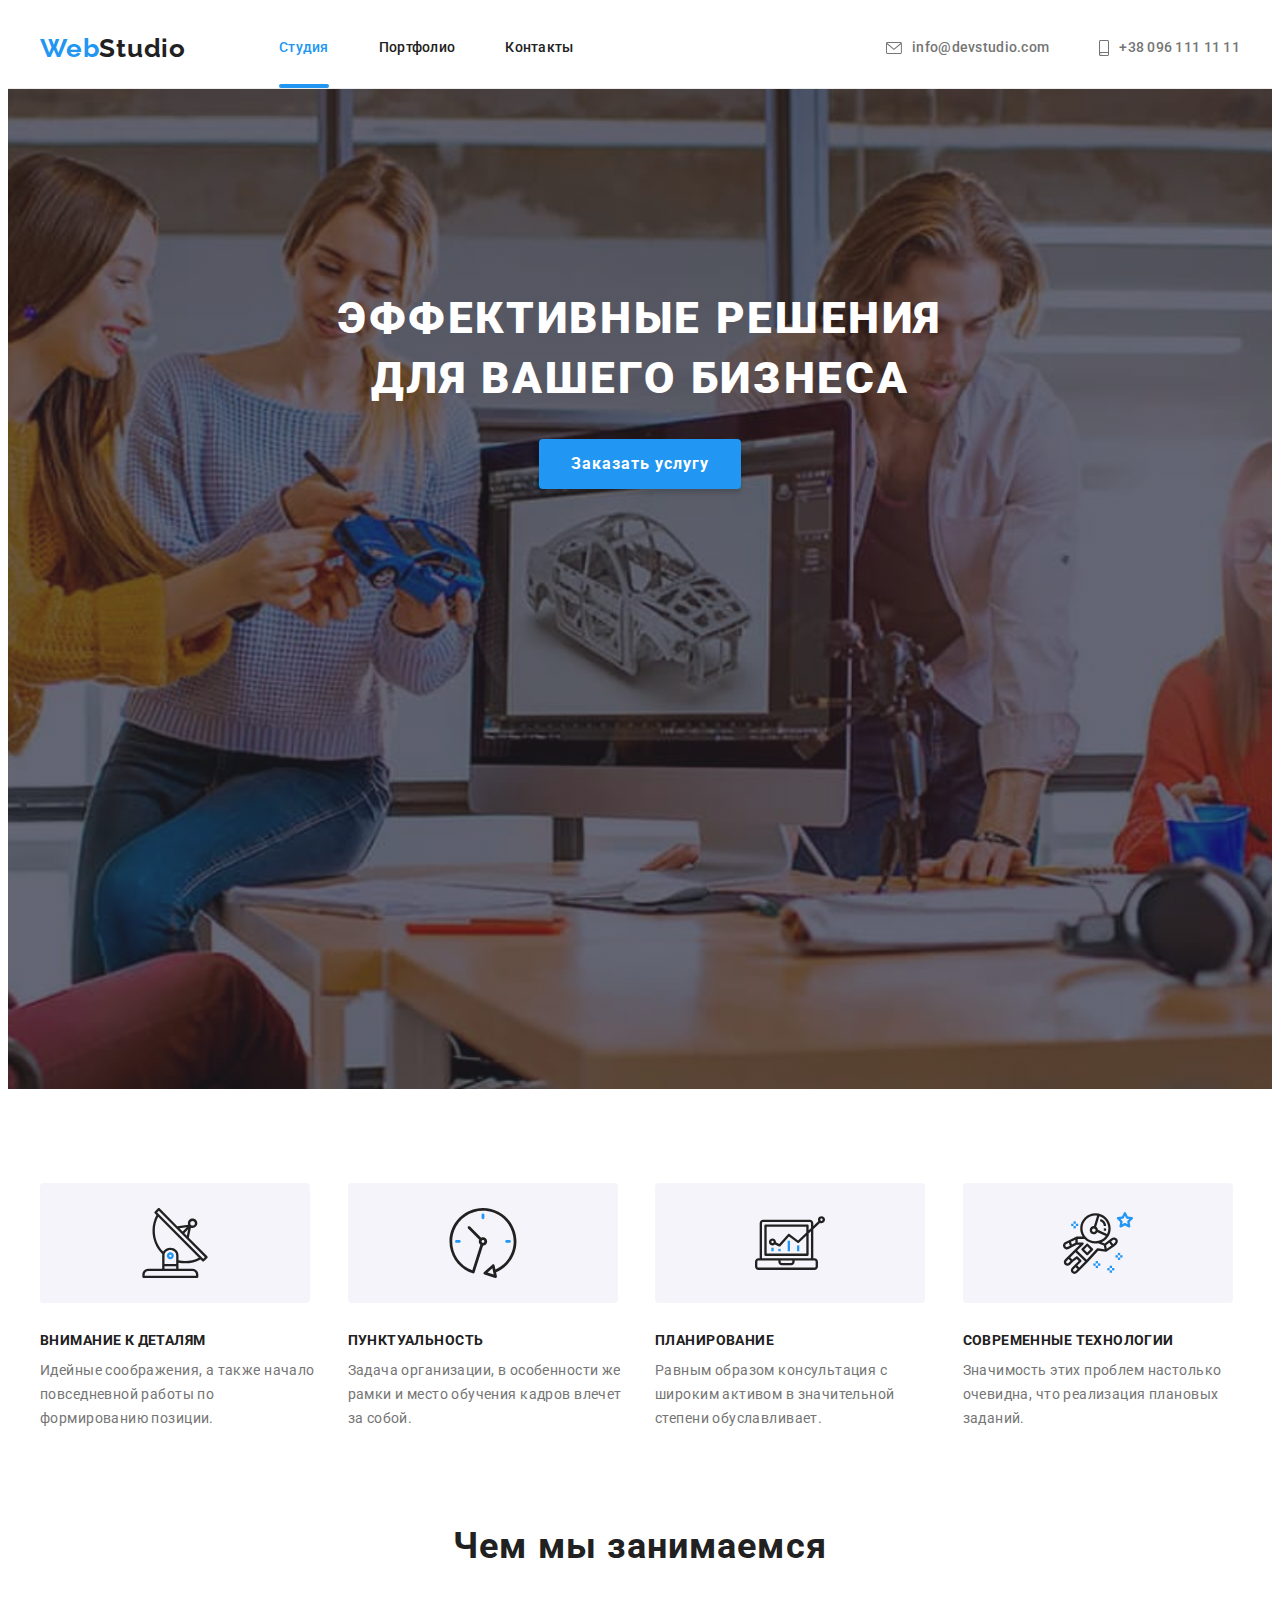
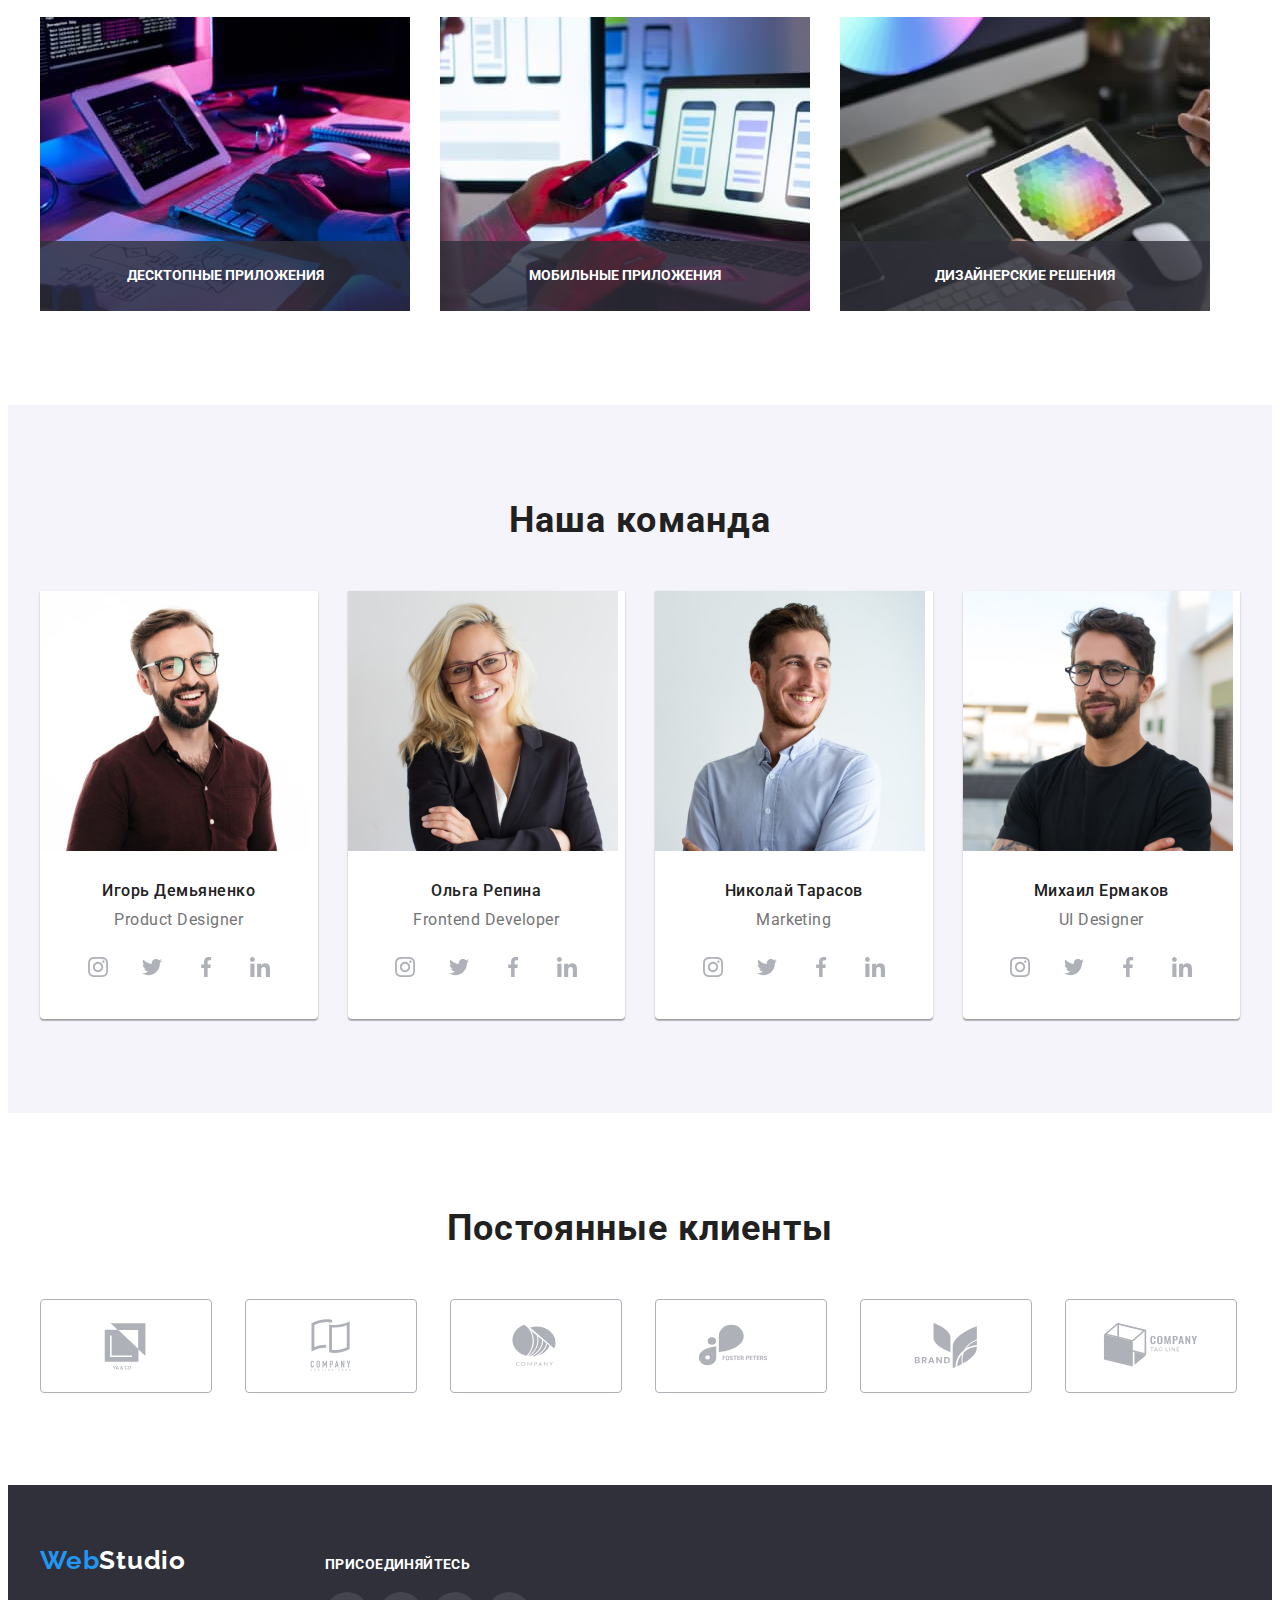
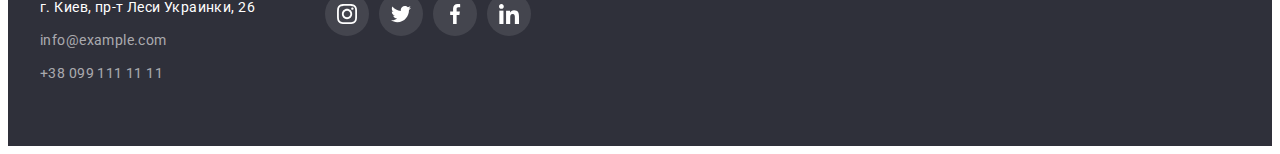
==== index.html @ 38d091c9 "Добавляет разметку модального окна" ====
<!DOCTYPE html>
<html lang="ru">
  <head>
    <meta charset="UTF-8" />
    <meta http-equiv="X-UA-Compatible" content="IE=edge" />
    <meta name="viewport" content="width=device-width, initial-scale=1.0" />
    <link rel="preconnect" href="https://fonts.googleapis.com" />
    <link rel="preconnect" href="https://fonts.gstatic.com" crossorigin />
    <link
      href="https://fonts.googleapis.com/css2?family=Raleway:wght@700&family=Roboto:wght@400;500;700;900&display=swap"
      rel="stylesheet"
    />
    <title>WebStudio</title>
    <link
      rel="stylesheet"
      href="https://cdnjs.cloudflare.com/ajax/libs/modern-normalize/1.1.0/modern-normalize.min.css"
      integrity="sha512-wpPYUAdjBVSE4KJnH1VR1HeZfpl1ub8YT/NKx4PuQ5NmX2tKuGu6U/JRp5y+Y8XG2tV+wKQpNHVUX03MfMFn9Q=="
      crossorigin="anonymous"
      referrerpolicy="no-referrer"
    />
    <link rel="stylesheet" href="./css/styles.css" />
  </head>
  <body>
    <header class="header">
      <div class="container">
        <nav class="header-nav">
          <a class="header-logo link" href="./index.html" lang="en">
            <span class="logo-text">Web</span>Studio
          </a>
          <ul class="header-list list">
            <li class="header-item">
              <a class="header-link link current" href="./index.html">Студия</a>
            </li>
            <li class="header-item">
              <a class="header-link link" href="./portfolio.html">Портфолио</a>
            </li>
            <li class="header-item">
              <a class="header-link link" href="">Контакты</a>
            </li>
          </ul>
        </nav>
        <ul class="header-contact list">
          <li class="contact-item">
            <a class="header-info link" href="mailto:info@devstudio.com"
              ><svg class="header-icon" width="16px" height="12px">
                <use href="./images/symbol-defs.svg#icon-envelope"></use></svg
              >info@devstudio.com</a
            >
          </li>
          <li class="contact-item">
            <a class="header-info link" href="tel:+380961111111"
              ><svg class="header-icon" width="10px" height="16px">
                <use href="./images/symbol-defs.svg#icon-smartphone"></use></svg
              >+38 096 111 11 11</a
            >
          </li>
        </ul>
      </div>
    </header>
    <main>
      <!-- Hero -->
      <section class="hero">
        <div class="container">
          <h1 class="hero-title">
            Эффективные решения <br />для вашего бизнеса
          </h1>
          <button class="hero-btn" type="button" data-modal-open>
            Заказать услугу
          </button>
        </div>
      </section>
      <!-- Features -->
      <section class="section features">
        <div class="container">
          <h2 class="visually-hidden">преимущества</h2>
          <ul class="features-list list">
            <li class="features-item">
              <div class="features-box-icon">
                <svg class="features-icon" width="70px" height="70px">
                  <use href="./images/symbol-defs.svg#icon-antenna"></use>
                </svg>
              </div>
              <h3 class="features-title">Внимание к деталям</h3>
              <p class="features-text">
                Идейные соображения, а также начало повседневной работы по
                формированию позиции.
              </p>
            </li>
            <li class="features-item">
              <div class="features-box-icon">
                <svg class="features-icon" width="70px" height="70px">
                  <use href="./images/symbol-defs.svg#icon-clock"></use>
                </svg>
              </div>
              <h3 class="features-title">Пунктуальность</h3>
              <p class="features-text">
                Задача организации, в особенности же рамки и место обучения
                кадров влечет за собой.
              </p>
            </li>
            <li class="features-item">
              <div class="features-box-icon">
                <svg class="features-icon" width="70px" height="70px">
                  <use href="./images/symbol-defs.svg#icon-diagram"></use>
                </svg>
              </div>
              <h3 class="features-title">Планирование</h3>
              <p class="features-text">
                Равным образом консультация с широким активом в значительной
                степени обуславливает.
              </p>
            </li>
            <li class="features-item">
              <div class="features-box-icon">
                <svg class="features-icon" width="70px" height="70px">
                  <use href="./images/symbol-defs.svg#icon-astronaut"></use>
                </svg>
              </div>
              <h3 class="features-title">Современные технологии</h3>
              <p class="features-text">
                Значимость этих проблем настолько очевидна, что реализация
                плановых заданий.
              </p>
            </li>
          </ul>
        </div>
      </section>
      <!-- Service -->
      <section class="section service">
        <div class="container">
          <h2 class="service-title section-title">Чем мы занимаемся</h2>
          <ul class="service-list list">
            <li class="service-item">
              <img
                src="./images/box-img-1.jpg"
                alt="печатает на клавиатуре"
                width="370"
                height="294"
              />
              <div class="service-label">
                <h3 class="service-text">Десктопные приложения</h3>
              </div>
            </li>
            <li class="service-item">
              <img
                src="./images/box-img-2.jpg"
                alt="смотрит в телефон"
                width="370"
                height="294"
              />
              <div class="service-label">
                <h3 class="service-text">Мобильные приложения</h3>
              </div>
            </li>
            <li class="service-item">
              <img
                src="./images/box-img-3.jpg"
                alt="смотрит в планшет"
                width="370"
                height="294"
              />
              <div class="service-label">
                <h3 class="service-text">Дизайнерские решения</h3>
              </div>
            </li>
          </ul>
        </div>
      </section>
      <!-- Team -->
      <section class="section team">
        <div class="container">
          <h2 class="team-title section-title">Наша команда</h2>
          <ul class="team-list list">
            <li class="team-item">
              <img
                src="./images/team-card-1.jpg"
                alt="фото дизайнера"
                width="270"
                height="260"
              />
              <div class="team-box">
                <h3 class="team-name">Игорь Демьяненко</h3>
                <p lang="en" class="team-text">Product Designer</p>
                <ul class="team-soc-list list">
                  <li class="team-soc-item">
                    <a class="team-soc-link link" href="">
                      <svg class="team-soc-icon" width="20" height="20">
                        <use
                          href="./images/symbol-defs.svg#icon-instagram"
                        ></use>
                      </svg>
                    </a>
                  </li>
                  <li class="team-soc-item">
                    <a class="team-soc-link link" href="">
                      <svg class="team-soc-icon" width="20" height="20">
                        <use href="./images/symbol-defs.svg#icon-twitter"></use>
                      </svg>
                    </a>
                  </li>
                  <li class="team-soc-item">
                    <a class="team-soc-link link" href="">
                      <svg class="team-soc-icon" width="20" height="20">
                        <use
                          href="./images/symbol-defs.svg#icon-facebook"
                        ></use>
                      </svg>
                    </a>
                  </li>
                  <li class="team-soc-item">
                    <a class="team-soc-link link" href="">
                      <svg class="team-soc-icon" width="20" height="20">
                        <use
                          href="./images/symbol-defs.svg#icon-linkedin"
                        ></use>
                      </svg>
                    </a>
                  </li>
                </ul>
              </div>
            </li>
            <li class="team-item">
              <img
                src="./images/team-card-2.jpg"
                alt="фото разработчика"
                width="270"
                height="260"
              />
              <div class="team-box">
                <h3 class="team-name">Ольга Репина</h3>
                <p lang="en" class="team-text">Frontend Developer</p>
                <ul class="team-soc-list list">
                  <li class="team-soc-item">
                    <a class="team-soc-link link" href="">
                      <svg class="team-soc-icon" width="20" height="20">
                        <use
                          href="./images/symbol-defs.svg#icon-instagram"
                        ></use>
                      </svg>
                    </a>
                  </li>
                  <li class="team-soc-item">
                    <a class="team-soc-link link" href="">
                      <svg class="team-soc-icon" width="20" height="20">
                        <use href="./images/symbol-defs.svg#icon-twitter"></use>
                      </svg>
                    </a>
                  </li>
                  <li class="team-soc-item">
                    <a class="team-soc-link link" href="">
                      <svg class="team-soc-icon" width="20" height="20">
                        <use
                          href="./images/symbol-defs.svg#icon-facebook"
                        ></use>
                      </svg>
                    </a>
                  </li>
                  <li class="team-soc-item">
                    <a class="team-soc-link link" href="">
                      <svg class="team-soc-icon" width="20" height="20">
                        <use
                          href="./images/symbol-defs.svg#icon-linkedin"
                        ></use>
                      </svg>
                    </a>
                  </li>
                </ul>
              </div>
            </li>
            <li class="team-item">
              <img
                src="./images/team-card-3.jpg"
                alt="фото маркетолога"
                width="270"
                height="260"
              />
              <div class="team-box">
                <h3 class="team-name">Николай Тарасов</h3>
                <p lang="en" class="team-text">Marketing</p>
                <ul class="team-soc-list list">
                  <li class="team-soc-item">
                    <a class="team-soc-link link" href="">
                      <svg class="team-soc-icon" width="20" height="20">
                        <use
                          href="./images/symbol-defs.svg#icon-instagram"
                        ></use>
                      </svg>
                    </a>
                  </li>
                  <li class="team-soc-item">
                    <a class="team-soc-link link" href="">
                      <svg class="team-soc-icon" width="20" height="20">
                        <use href="./images/symbol-defs.svg#icon-twitter"></use>
                      </svg>
                    </a>
                  </li>
                  <li class="team-soc-item">
                    <a class="team-soc-link link" href="">
                      <svg class="team-soc-icon" width="20" height="20">
                        <use
                          href="./images/symbol-defs.svg#icon-facebook"
                        ></use>
                      </svg>
                    </a>
                  </li>
                  <li class="team-soc-item">
                    <a class="team-soc-link link" href="">
                      <svg class="team-soc-icon" width="20" height="20">
                        <use
                          href="./images/symbol-defs.svg#icon-linkedin"
                        ></use>
                      </svg>
                    </a>
                  </li>
                </ul>
              </div>
            </li>
            <li class="team-item">
              <img
                src="./images/team-card-4.jpg"
                alt="фото главного дизайнера"
                width="270"
                height="260"
              />
              <div class="team-box">
                <h3 class="team-name">Михаил Ермаков</h3>
                <p lang="en" class="team-text">UI Designer</p>
                <ul class="team-soc-list list">
                  <li class="team-soc-item">
                    <a class="team-soc-link link" href="">
                      <svg class="team-soc-icon" width="20" height="20">
                        <use
                          href="./images/symbol-defs.svg#icon-instagram"
                        ></use>
                      </svg>
                    </a>
                  </li>
                  <li class="team-soc-item">
                    <a class="team-soc-link link" href="">
                      <svg class="team-soc-icon" width="20" height="20">
                        <use href="./images/symbol-defs.svg#icon-twitter"></use>
                      </svg>
                    </a>
                  </li>
                  <li class="team-soc-item">
                    <a class="team-soc-link link" href="">
                      <svg class="team-soc-icon" width="20" height="20">
                        <use
                          href="./images/symbol-defs.svg#icon-facebook"
                        ></use>
                      </svg>
                    </a>
                  </li>
                  <li class="team-soc-item">
                    <a class="team-soc-link link" href="">
                      <svg class="team-soc-icon" width="20" height="20">
                        <use
                          href="./images/symbol-defs.svg#icon-linkedin"
                        ></use>
                      </svg>
                    </a>
                  </li>
                </ul>
              </div>
            </li>
          </ul>
        </div>
      </section>
      <section class="section clients">
        <div class="container">
          <h2 class="clients-title section-title">Постоянные клиенты</h2>
          <ul class="clients-list list">
            <li class="clients-item">
              <a class="clients-link link" href="">
                <svg class="clients-icon" width="106" height="60">
                  <use href="./images/symbol-defs.svg#icon-client-1"></use></svg
              ></a>
            </li>
            <li class="clients-item">
              <a class="clients-link link" href="">
                <svg class="clients-icon" width="106" height="60">
                  <use href="./images/symbol-defs.svg#icon-client-2"></use></svg
              ></a>
            </li>
            <li class="clients-item">
              <a class="clients-link link" href="">
                <svg class="clients-icon" width="106" height="60">
                  <use href="./images/symbol-defs.svg#icon-client-3"></use></svg
              ></a>
            </li>
            <li class="clients-item">
              <a class="clients-link link" href="">
                <svg class="clients-icon" width="106" height="60">
                  <use href="./images/symbol-defs.svg#icon-client-4"></use></svg
              ></a>
            </li>
            <li class="clients-item">
              <a class="clients-link link" href="">
                <svg class="clients-icon" width="106" height="60">
                  <use href="./images/symbol-defs.svg#icon-client-5"></use></svg
              ></a>
            </li>
            <li class="clients-item">
              <a class="clients-link link" href="">
                <svg class="clients-icon" width="106" height="60">
                  <use href="./images/symbol-defs.svg#icon-client-6"></use></svg
              ></a>
            </li>
          </ul>
        </div>
      </section>
    </main>
    <footer class="footer">
      <div class="container footer-container">
        <div class="footer-box">
          <a class="footer-logo link" href="./index.html" lang="en">
            <span class="logo-text">Web</span>Studio
          </a>
          <address class="footer-contact">
            <ul class="footer-list list">
              <li class="footer-item">
                <a
                  class="footer-address contact-text link"
                  href="https://goo.gl/maps/2yx1dUXWWij7tJqm9"
                  target="_blank"
                >
                  г. Киев, пр-т Леси Украинки, 26
                </a>
              </li>
              <li class="footer-item">
                <a
                  class="footer-contact contact-text link"
                  href="mailto:info@example.com"
                  >info@example.com</a
                >
              </li>
              <li class="footer-item">
                <a
                  class="footer-contact contact-text link"
                  href="tel:+380991111111"
                  >+38 099 111 11 11</a
                >
              </li>
            </ul>
          </address>
        </div>
        <div class="join">
          <p class="join-title">присоединяйтесь</p>
          <ul class="join-list list">
            <li class="join-item">
              <a class="join-link link" href="">
                <svg class="footer-icon" width="20" height="20">
                  <use href="./images/symbol-defs.svg#icon-instagram"></use>
                </svg>
              </a>
            </li>
            <li class="join-item">
              <a class="join-link link" href="">
                <svg class="footer-icon" width="20" height="20">
                  <use href="./images/symbol-defs.svg#icon-twitter"></use>
                </svg>
              </a>
            </li>
            <li class="join-item">
              <a class="join-link link" href="">
                <svg class="footer-icon" width="20" height="20">
                  <use href="./images/symbol-defs.svg#icon-facebook"></use>
                </svg>
              </a>
            </li>
            <li class="join-item">
              <a class="join-link link" href="">
                <svg class="footer-icon" width="20" height="20">
                  <use href="./images/symbol-defs.svg#icon-linkedin"></use>
                </svg>
              </a>
            </li>
          </ul>
        </div>
      </div>
    </footer>
    <div class="backdrop is-hidden" data-modal>
      <div class="modal">
        <button class="modal-close" data-modal-close>
          <svg class="modal-icon" width="18" height="18">
            <use href="./images/symbol-defs.svg#icon-close"></use>
          </svg>
        </button>
        <p class="modal-title">Оставьте свои данные, мы вам перезвоним</p>
        <form class="modal-form">
          <div class="modal-field">
            <label class="input-text" for="user-name">Имя</label>
            <div class="input-wrap">
              <input
                type="text"
                placeholder=" "
                name="user-name"
                class="modal-input"
                required
                id="user-name"
                maxlength="50"
              />
              <svg class="input-icon" width="18" height="18">
                <use href="./images/symbol-defs.svg#icon-input-person"></use>
              </svg>
            </div>
          </div>
          <div class="modal-field">
            <label class="input-text" for="user-tel">Телефон</label>
            <div class="input-wrap">
              <input
                type="tel"
                placeholder=" "
                name="user-tel"
                class="modal-input"
                required
                id="user-tel"
                maxlength="50"
              />
              <svg class="input-icon" width="18" height="18">
                <use href="./images/symbol-defs.svg#icon-input-phone"></use>
              </svg>
            </div>
          </div>
          <div class="modal-field">
            <label class="input-text" for="user-email">Почта</label>
            <div class="input-wrap">
              <input
                type="email"
                placeholder=" "
                name="user-email"
                class="modal-input"
                required
                id="user-email"
                maxlength="50"
              />
              <svg class="input-icon" width="18" height="18">
                <use href="./images/symbol-defs.svg#icon-input-email"></use>
              </svg>
            </div>
          </div>
          <div class="modal-field">
            <label class="input-text" for="user-comment">Комментарий</label>
            <textarea
              class="comment-text"
              name="user-comment"
              id="user-comment"
              placeholder="Введите текст"
            ></textarea>
          </div>
          <div class="modal-field">
            <input
              type="checkbox"
              class="check-input"
              name="check-input"
              id="modal-check"
            />
            <label for="modal-check"
              >Соглашаюсь с рассылкой и принимаю<a href="">Условия договора</a></span></label
            >
          </div>
          <button type="submit">Отправить</button>
        </form>
      </div>
    </div>
    <script src="./js/modal.js"></script>
  </body>
</html>
---- css/styles.css ----
:root {
  --first-main-color: #212121;
  --second-main-color: #757575;
  --features-title-color: #212121;
  --features-text-color: #757575;
  --accent-text-color: #2196f3;
  --portfolio-btn-color: #212121;
  --first-bg-coor: #ffffff;
  --second-bg-coor: #2f303a;
  --title-first-gap: 10px;
  --portfolio-title-gap: 4px;
  --portfolio-box-border: 1px solid #eeeeee;
  --main-flex-gap: 30px;
  --timing-function: 250ms cubic-bezier(0.4, 0, 0.2, 1);
}
p,
h1,
h2,
h3,
h4,
h5,
h6 {
  margin: 0;
}

ul {
  margin: 0;
  padding: 0;
}
body {
  font-family: "Roboto", sans-serif;
  color: var(--first-main-color);
  font-size: 14px;
  background-color: var(--first-bg-coor);
}

img {
  display: block;
  max-width: 100%;
  height: auto;
}

.section {
  padding-top: 94px;
  padding-bottom: 94px;
  /* outline: 1px solid blueviolet; */
}

.list {
  list-style: none;
}

.link {
  text-decoration: none;
}

.container {
  width: 1200px;
  padding-left: 15px;
  padding-right: 15px;
  margin: 0 auto;
  /* outline: 2px solid tomato; */
}

.section-title {
  font-weight: 700;
  font-size: 36px;
  line-height: 42px;
  text-align: center;
  letter-spacing: 0.03em;
  color: var(--first-main-color);
}

.contact-text {
  font-style: normal;
  font-size: 14px;
  line-height: 1.71;
  letter-spacing: 0.03em;
}

.visually-hidden {
  position: absolute;
  white-space: nowrap;
  width: 1px;
  height: 1px;
  overflow: hidden;
  border: 0;
  padding: 0;
  clip: rect(0 0 0 0);
  clip-path: inset(50%);
  margin: -1px;
}

/* -----------------------Header----------------------- */

.header {
  border-bottom: 1px solid #ececec;
}

.header-list {
  display: flex;
  margin-left: 93px;
}

.header-contact {
  display: flex;
  margin-left: auto;
}

.header-nav {
  display: flex;
  align-items: center;
}

.header .container {
  display: flex;
  align-items: center;
}

.header-item:not(:last-child) {
  margin-right: 50px;
}

.contact-item:not(:last-child) {
  margin-right: 50px;
}

.header-logo {
  padding-top: 24px;
  padding-bottom: 24px;

  font-family: "Raleway";
  font-style: normal;
  font-weight: 700;
  font-size: 26px;
  line-height: 1.19;
  letter-spacing: 0.03em;
  color: var(--first-main-color);
}

.logo-text {
  color: var(--accent-text-color);
}

.header-link {
  display: inline-block;
  padding-top: 32px;
  padding-bottom: 32px;

  position: relative;

  font-weight: 500;
  font-size: 14px;
  line-height: 1.14;
  letter-spacing: 0.02em;
  color: var(--first-main-color);

  transition: color var(--timing-function);
}

.header-link:hover,
.header-link:focus {
  color: var(--accent-text-color);
}

.header-link.current::after {
  content: "";

  position: absolute;
  left: 0;
  bottom: 0;

  display: block;
  width: 100%;
  height: 4px;
  background-color: #2196f3;
  border-radius: 2px;

  transition: transform var(--timing-function);
}

.current {
  color: var(--accent-text-color);
}

.header-info {
  display: inline-flex;
  align-items: center;
  justify-content: center;

  padding-top: 32px;
  padding-bottom: 32px;

  font-weight: 500;
  font-size: 14px;
  line-height: 1.14;
  letter-spacing: 0.02em;
  color: #757575;

  transition: color var(--timing-function);
}

.header-icon {
  fill: currentColor;
  margin-right: 10px;
}

.header-info:hover,
.header-info:focus {
  color: var(--accent-text-color);
}

/* -----------------------Hero-modal---------------- */

.backdrop {
  position: fixed;
  top: 0;
  left: 0;

  width: 100%;
  height: 100%;

  background-color: rgba(0, 0, 0, 0.2);

  opacity: 1;
  transition: opacity var(--timing-function), visibility 300ms;
}

.backdrop.is-hidden {
  opacity: 0;
  pointer-events: none;
  visibility: hidden;
}

.backdrop.is-hidden .modal {
  transform: translate(-50%, -50%) scale(0.7);
}

.modal {
  position: absolute;
  top: 50%;
  left: 50%;

  width: 528px;
  height: 581px;

  padding: 40px;

  background: #ffffff;
  box-shadow: 0px 1px 3px rgba(0, 0, 0, 0.12), 0px 1px 1px rgba(0, 0, 0, 0.14),
    0px 2px 1px rgba(0, 0, 0, 0.2);
  border-radius: 4px;

  transform: translate(-50%, -50%) scale(1);
  transition: transform 300ms cubic-bezier(0.215, 0.61, 0.355, 1);
}

.modal-close {
  display: flex;
  align-items: center;
  justify-content: center;

  position: absolute;

  top: 8px;
  right: 8px;

  width: 30px;
  height: 30px;

  background: #ffffff;
  border: 1px solid rgba(0, 0, 0, 0.1);
  border-radius: 50%;
  background-color: transparent;
}

.modal-icon {
  display: block;
  fill: #000000;

  width: 18px;
  height: 18px;

  transition: fill var(--timing-function);
}

.modal-close:hover .modal-icon,
.modal-close:focus .modal-icon {
  fill: var(--accent-text-color);
}

.modal-title {
margin-bottom: 30px;

  font-weight: 700;
font-size: 20px;
line-height: 1.15;
text-align: center;
letter-spacing: 0.03em;
color: var(--first-main-color);
}


.modal-field {
  margin-bottom: 10px;
}

.input-text {
display: block;

margin-bottom: 4px;
  
  font-size: 12px;
line-height: 1.17;
letter-spacing: 0.01em;

color: var(--second-main-color);
}

.input-wrap {
  position: relative;
}

.input-icon {
  position: absolute;
  left: 15px;
  top: 50%;
  transform: translateY(-50%);
}

.modal-input {

padding: 12px 12px 12px 42px;

width: 100%;
height: 40px;

  border: 1px solid rgba(33, 33, 33, 0.2);
box-sizing: border-box;
border-radius: 4px;
background-color: transparent;
}

.comment-text::placeholder {
  font-size: 12px;
line-height: 1.14;
letter-spacing: 0.01em;

color: rgba(117, 117, 117, 0.5);
}

.comment-text {
  width: 100%;
height: 120px;

padding: 12px 16px;
resize: none;

border: 1px solid rgba(33, 33, 33, 0.2);
box-sizing: border-box;
border-radius: 4px;
background-color: transparent;
color: var(--first-main-color);
}

/*Checkbox
-----------------------*/
.check-input {
position: absolute;

 -webkit-appearance: none;
 -moz-appearance: none;
 appearance: none;
}

/* -----------------------Hero----------------------- */
.hero {
  max-width: 1600px;
  min-height: 600px;
  margin-left: auto;
  margin-right: auto;
  background-image: linear-gradient(
      to right,
      rgba(47, 48, 58, 0.4),
      rgba(47, 48, 58, 0.4)
    ),
    url(../images/header-img.jpg);
  background-size: cover;
  background-repeat: no-repeat;
  background-position: center;
  background-color: #2f303a;

  padding-top: 200px;
  padding-bottom: 200px;
  text-align: center;
}
.hero-title {
  margin-bottom: var(--main-flex-gap);
  min-width: 696px;

  font-weight: 900;
  font-size: 44px;
  line-height: 1.36;
  letter-spacing: 0.06em;
  text-transform: uppercase;
  color: #ffffff;
}

.hero-btn {
  border-radius: 4px;
  border: 0;
  padding: 10px 32px;

  min-width: 200px;
  box-shadow: 0px 4px 4px rgba(0, 0, 0, 0.15);
  margin: 0 auto;

  font-family: inherit;
  font-weight: 700;
  font-size: 16px;
  line-height: 1.88;
  display: flex;
  align-items: center;
  letter-spacing: 0.06em;
  color: #ffffff;
  cursor: pointer;
  background: var(--accent-text-color);
}

.hero-btn:hover,
.hero-btn:focus {
  background: var(--accent-text-color);
}

/* ----------------------Features---------------------- */
.features-list {
  display: flex;
  margin-left: -30px;
}

.features-item {
  width: calc(100% / 4 - 30px);
  margin-left: var(--main-flex-gap);
}

.features-box-icon {
  display: flex;
  align-items: center;
  justify-content: center;

  max-width: 270px;
  min-height: 120px;
  background: #f5f4fa;
  border-radius: 4px;
  margin-bottom: 30px;
}

.features-title {
  margin-bottom: var(--title-first-gap);

  font-weight: 700;
  font-size: 14px;
  line-height: 1.14;
  letter-spacing: 0.03em;
  text-transform: uppercase;
  color: var(--features-title-color);
}

.features-text {
  font-size: 14px;
  line-height: 1.71;
  letter-spacing: 0.03em;
  color: var(--features-text-color);
}

/* ----------------------Service---------------------- */
.section.service {
  padding-top: 0;
}

.service-item {
  position: relative;
}

.service-label {
  position: absolute;
  width: 100%;
  bottom: 0;
  left: 0;
}

.service-title {
  margin-bottom: 50px;
}

.service-list {
  display: flex;
}

.service-text {
  display: flex;
  align-items: center;
  justify-content: center;

  width: 100%;
  height: 70px;

  text-align: center;
  font-weight: 700;
  font-size: 14px;
  line-height: 1.14;
  text-transform: uppercase;

  color: #ffffff;
  background: rgba(47, 48, 58, 0.8);
}

.service-item + .service-item {
  margin-left: var(--main-flex-gap);
}
/* ----------------------Team---------------------- */

.team {
  background: #f5f4fa;
}

.team-box {
  padding-top: 30px;
  padding-bottom: 30px;
  padding-left: auto;
  padding-right: auto;
}

.team-list {
  display: flex;
  margin-left: -30px;
}

.team-item {
  flex-basis: calc(100% / 4 - 30px);
  margin-left: var(--main-flex-gap);

  background: #ffffff;
  box-shadow: 0px 1px 3px rgba(0, 0, 0, 0.12), 0px 1px 1px rgba(0, 0, 0, 0.14),
    0px 2px 1px rgba(0, 0, 0, 0.2);
  border-radius: 0px 0px 4px 4px;
}

.team-title {
  margin-bottom: 50px;
}

.team-name {
  margin-bottom: var(--title-first-gap);

  font-weight: 500;
  font-size: 16px;
  line-height: 1.19;
  text-align: center;
  letter-spacing: 0.03em;
  color: var(--first-main-color);
}

.team-text {
  font-size: 16px;
  line-height: 1.19;
  text-align: center;
  letter-spacing: 0.03em;
  color: var(--second-main-color);
  margin-bottom: 16px;
}

.team-soc-list {
  display: flex;
  justify-content: center;
}

.team-soc-item + .team-soc-item {
  margin-left: 10px;
}

.team-soc-link {
  width: 44px;
  height: 44px;
  background-color: #ffffff;
  border-radius: 50%;
  display: flex;
  justify-content: center;
  align-items: center;
  color: #afb1b8;

  transition: color var(--timing-function),
    background-color var(--timing-function);
}

.team-soc-icon {
  fill: currentColor;
}

.team-soc-link:hover,
.team-soc-link:focus {
  background-color: #2196f3;
  color: #ffffff;
}

/* ----------------------Clients---------------------- */

.clients {
  margin-left: auto;
  margin-right: auto;
  background: var(--first-bg-coor);
}

.clients-title {
  margin-bottom: 50px;
}

.clients-list {
  display: flex;
  justify-content: center;
  align-items: center;
  margin-left: -30px;
}

.clients-item {
  width: calc(100% / 6 - 30px);
  height: 92px;
  margin-left: var(--main-flex-gap);
}

.clients-link {
  display: flex;
  width: 170px;
  height: 92px;
  justify-content: center;
  align-items: center;
  border: 1px solid #afb1b8;
  border-radius: 4px;
  color: #afb1b8;

  transition: color var(--timing-function), border-color var(--timing-function);
}

.clients-icon {
  fill: currentColor;
}

.clients-link:hover,
.clients-link:focus {
  border-color: var(--accent-text-color);
  color: var(--accent-text-color);
}

/* ----------------------Footer---------------------- */
.footer {
  padding-top: 60px;
  padding-bottom: 60px;

  background: var(--second-bg-coor);
}

.footer-logo {
  display: block;
  margin-bottom: 20px;

  font-family: "Raleway";
  font-style: normal;
  font-weight: 700;
  font-size: 26px;
  line-height: 1.19;
  letter-spacing: 0.03em;
  color: #ffffff;
}

.footer-item {
  margin-bottom: 9px;
}

.footer-item:last-child {
  margin-bottom: 0;
}

.footer-address {
  color: #ffffff;
}

.footer-contact {
  color: rgba(255, 255, 255, 0.6);
}

.contact-text {
  display: block;

  transition: color var(--timing-function);
}

.contact-text:hover,
.contact-text:focus {
  color: var(--accent-text-color);
}

/* --------------------Footer-Join-------------------- */

.footer-container {
  display: flex;
  align-items: baseline;
}

.join {
  margin-left: 70px;
}

.join-list {
  display: flex;
  justify-content: center;
}

.join-item + .join-item {
  margin-left: 10px;
}

.join-title {
  margin-bottom: 20px;

  font-weight: 700;
  font-size: 14px;
  line-height: 16px;
  letter-spacing: 0.03em;
  text-transform: uppercase;
  color: var(--first-bg-coor);
}

.join-link {
  width: 44px;
  height: 44px;
  background-color: rgba(255, 255, 255, 0.1);
  border-radius: 50%;
  display: flex;
  align-items: center;
  justify-content: center;

  transition: background-color var(--timing-function);
}

.join-link:hover,
.join-link:focus {
  background-color: var(--accent-text-color);
}

.footer-icon {
  fill: var(--first-bg-coor);
}

/* -----------------Portfolio-button------------------ */
.btn-list {
  display: flex;
  justify-content: center;

  margin-bottom: 50px;
}

.btn-item:not(:first-child) {
  margin-left: 8px;
}

.btn-primary {
  display: inline-block;
  border: 0;
  border-radius: 4px;
  padding: 6px 22px;

  font-family: inherit;
  font-weight: 500;
  font-size: 16px;
  line-height: 1.62;
  text-align: center;
  letter-spacing: 0.03em;
  cursor: pointer;
  color: var(--portfolio-btn-color);

  transition: color var(--timing-function),
    background-color var(--timing-function), box-shadow var(--timing-function);
}

.btn-primary:hover,
.btn-primary:focus {
  background-color: var(--accent-text-color);
  color: #ffffff;
  box-shadow: 0px 3px 1px rgba(0, 0, 0, 0.1), 0px 1px 2px rgba(0, 0, 0, 0.08),
    0px 2px 2px rgba(0, 0, 0, 0.12);
}

.btn-primary.current {
  background: var(--accent-text-color);
  color: #ffffff;
}

/* -----------------Portfolio------------------------- */
.portfolio-list {
  display: flex;
  flex-wrap: wrap;
  margin-left: -30px;
  margin-bottom: -30px;
}

.portfolio-item {
  width: calc(100% / 3 - 30px);
  margin-left: var(--main-flex-gap);
  margin-bottom: var(--main-flex-gap);
}

.portfolio-item:nth-last-child(-n + 3) {
  margin-bottom: 0;
}

.portfolio-title {
  margin-bottom: var(--portfolio-title-gap);

  font-style: inherit;
  font-weight: 700;
  font-size: 18px;
  line-height: 2;
  letter-spacing: 0.06em;
  color: var(--first-main-color);
}

.portfolio-text {
  font-style: inherit;
  font-size: 16px;
  line-height: 1.88;
  letter-spacing: 0.03em;
  color: var(--second-main-color);
}

.portfolio-box {
  margin: 0;
  padding-top: 20px;
  padding-bottom: 20px;
  padding-left: 24px;
  padding-right: 24px;
  border-right: var(--portfolio-box-border);
  border-left: var(--portfolio-box-border);
  border-bottom: var(--portfolio-box-border);
}

.portfolio-item {
  background: var(--first-bg-coor);
}

.portfolio-link {
  display: inline-block;

  transition: box-shadow var(--timing-function);
}

.portfolio-link:hover .thumb-text,
.portfolio-link:focus .thumb-text {
  transform: translateY(0);
}

.portfolio-link:hover,
.portfolio-link:focus {
  box-shadow: 0px 1px 1px rgba(0, 0, 0, 0.12), 0px 4px 4px rgba(0, 0, 0, 0.06),
    1px 4px 6px rgba(0, 0, 0, 0.16);
}

.thumb-card {
  position: relative;
  overflow: hidden;

  width: 100%;
  height: 100%;
}

.thumb-text {
  position: absolute;
  top: 0;
  left: 0;
  height: 100%;
  width: 100%;

  transform: translateY(101%);
  transition: transform var(--timing-function);

  font-size: 18px;
  line-height: 1.56;
  margin: 0;
  padding: 63px 24px;

  background-color: rgba(33, 150, 243, 0.9);
  color: #ffffff;
}
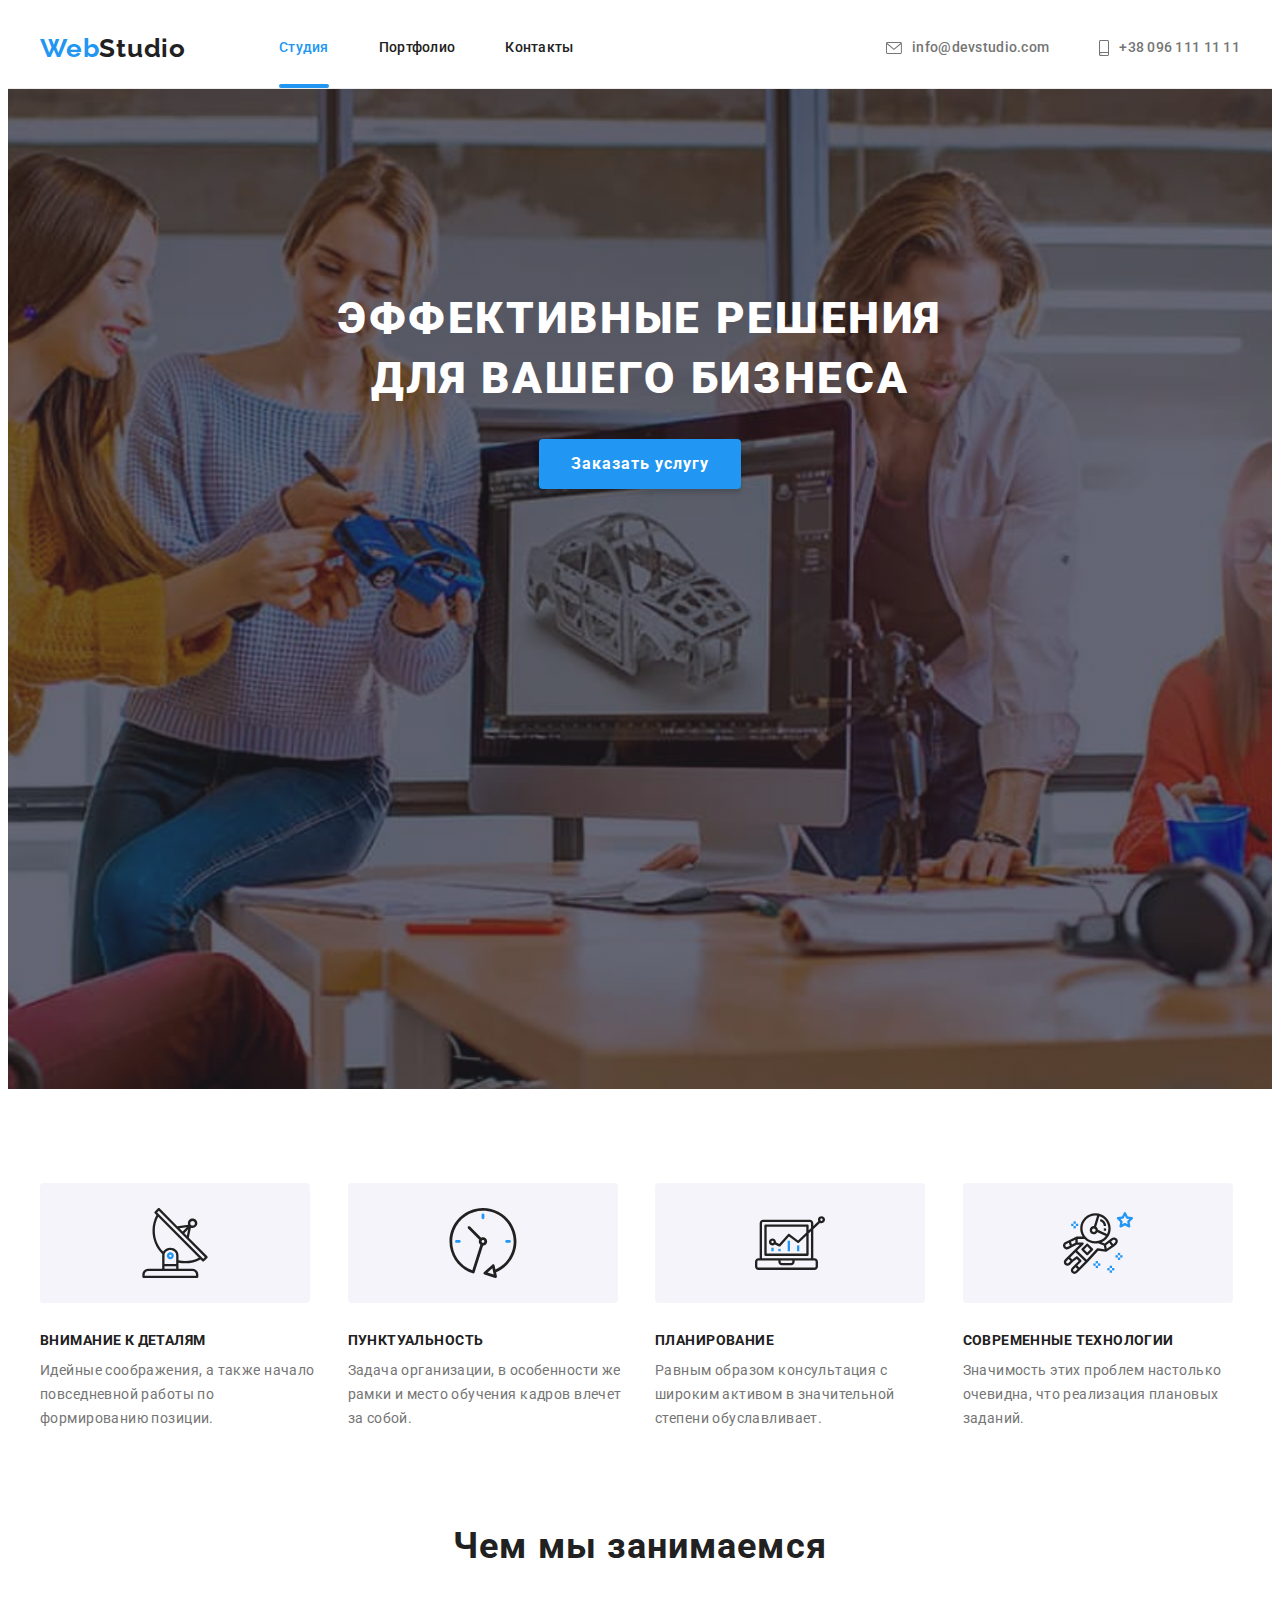
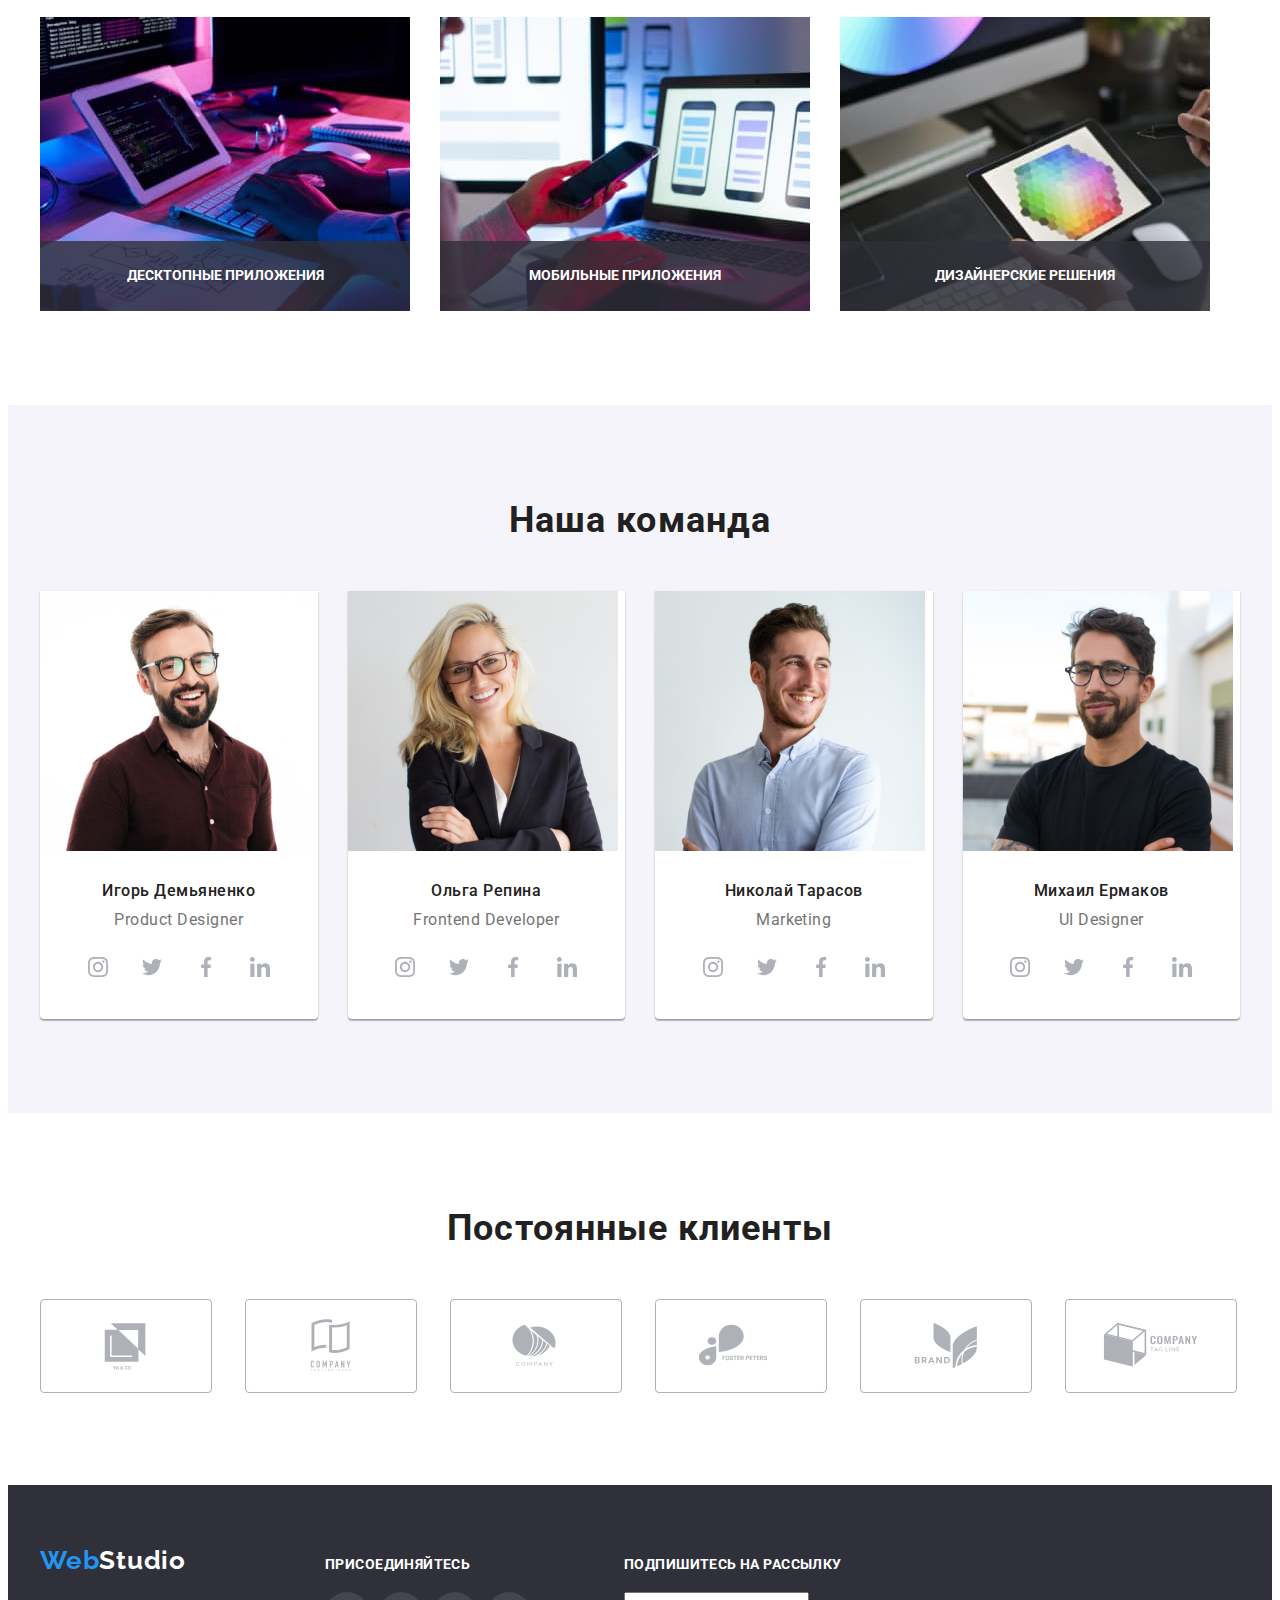
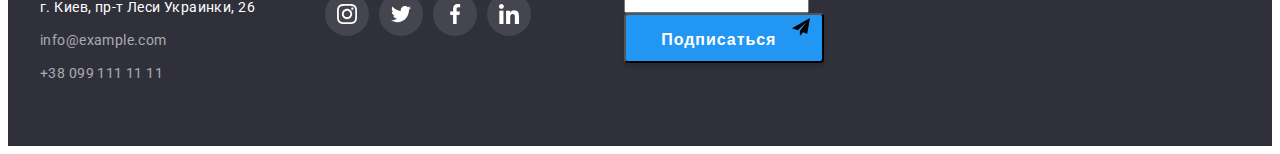
==== commit efc966ca: "Добавляет форму в футер" ====
--- a/index.html
+++ b/index.html
@@ -477,6 +477,18 @@
             </li>
           </ul>
         </div>
+        <div class="footer-form">
+        <form class="subscribe-form">
+          <p class="subscribe-title">Подпишитесь на рассылку</p>
+          <input type="email">
+          <button class="subscribe-btn">
+            Подписаться
+          <svg class="subscribe-icon" width="18" height="18">
+            <use href="./images/symbol-defs.svg#icon-send"></use>
+          </svg>
+        </button>
+        </form>
+      </div>
       </div>
     </footer>
     <div class="backdrop is-hidden" data-modal>
--- a/css/styles.css
+++ b/css/styles.css
@@ -290,31 +290,30 @@
 }
 
 .modal-title {
-margin-bottom: 30px;
-
-  font-weight: 700;
-font-size: 20px;
-line-height: 1.15;
-text-align: center;
-letter-spacing: 0.03em;
-color: var(--first-main-color);
-}
-
+  margin-bottom: 30px;
+
+  font-weight: 700;
+  font-size: 20px;
+  line-height: 1.15;
+  text-align: center;
+  letter-spacing: 0.03em;
+  color: var(--first-main-color);
+}
 
 .modal-field {
   margin-bottom: 10px;
 }
 
 .input-text {
-display: block;
-
-margin-bottom: 4px;
-  
+  display: block;
+
+  margin-bottom: 4px;
+
   font-size: 12px;
-line-height: 1.17;
-letter-spacing: 0.01em;
-
-color: var(--second-main-color);
+  line-height: 1.17;
+  letter-spacing: 0.01em;
+
+  color: var(--second-main-color);
 }
 
 .input-wrap {
@@ -329,48 +328,47 @@
 }
 
 .modal-input {
-
-padding: 12px 12px 12px 42px;
-
-width: 100%;
-height: 40px;
+  padding: 12px 12px 12px 42px;
+
+  width: 100%;
+  height: 40px;
 
   border: 1px solid rgba(33, 33, 33, 0.2);
-box-sizing: border-box;
-border-radius: 4px;
-background-color: transparent;
+  box-sizing: border-box;
+  border-radius: 4px;
+  background-color: transparent;
 }
 
 .comment-text::placeholder {
   font-size: 12px;
-line-height: 1.14;
-letter-spacing: 0.01em;
-
-color: rgba(117, 117, 117, 0.5);
+  line-height: 1.14;
+  letter-spacing: 0.01em;
+
+  color: rgba(117, 117, 117, 0.5);
 }
 
 .comment-text {
   width: 100%;
-height: 120px;
-
-padding: 12px 16px;
-resize: none;
-
-border: 1px solid rgba(33, 33, 33, 0.2);
-box-sizing: border-box;
-border-radius: 4px;
-background-color: transparent;
-color: var(--first-main-color);
+  height: 120px;
+
+  padding: 12px 16px;
+  resize: none;
+
+  border: 1px solid rgba(33, 33, 33, 0.2);
+  box-sizing: border-box;
+  border-radius: 4px;
+  background-color: transparent;
+  color: var(--first-main-color);
 }
 
 /*Checkbox
 -----------------------*/
 .check-input {
-position: absolute;
-
- -webkit-appearance: none;
- -moz-appearance: none;
- appearance: none;
+  position: absolute;
+
+  -webkit-appearance: none;
+  -moz-appearance: none;
+  appearance: none;
 }
 
 /* -----------------------Hero----------------------- */
@@ -751,6 +749,60 @@
   fill: var(--first-bg-coor);
 }
 
+/*
+Footer-form--------------------- */
+
+.footer-form {
+  margin-left: 93px;
+}
+
+.subscribe-title {
+  margin-bottom: 20px;
+
+  font-weight: 700;
+  font-size: 14px;
+  line-height: 16px;
+  letter-spacing: 0.03em;
+  text-transform: uppercase;
+  color: var(--first-bg-coor);
+}
+
+.subscribe-btn {
+  display: block;
+
+  position: relative;
+
+  margin: 0;
+
+  width: 200px;
+  height: 50px;
+
+  padding-left: 29px;
+  padding-top: 10px;
+  padding-bottom: 10px;
+  text-align: center;
+
+  font-weight: 700;
+  font-size: 16px;
+  line-height: 1.88;
+  letter-spacing: 0.06em;
+
+  color: var(--first-bg-coor);
+  background: var(--accent-text-color);
+  box-shadow: 0px 4px 4px rgba(0, 0, 0, 0.15);
+  border-radius: 4px;
+
+  cursor: pointer;
+}
+
+.subscribe-icon {
+  /* position: absolute; */
+  margin-left: 10px;
+
+  right: 28px;
+  top: 50%;
+  transform: translateY(-50%);
+}
 /* -----------------Portfolio-button------------------ */
 .btn-list {
   display: flex;
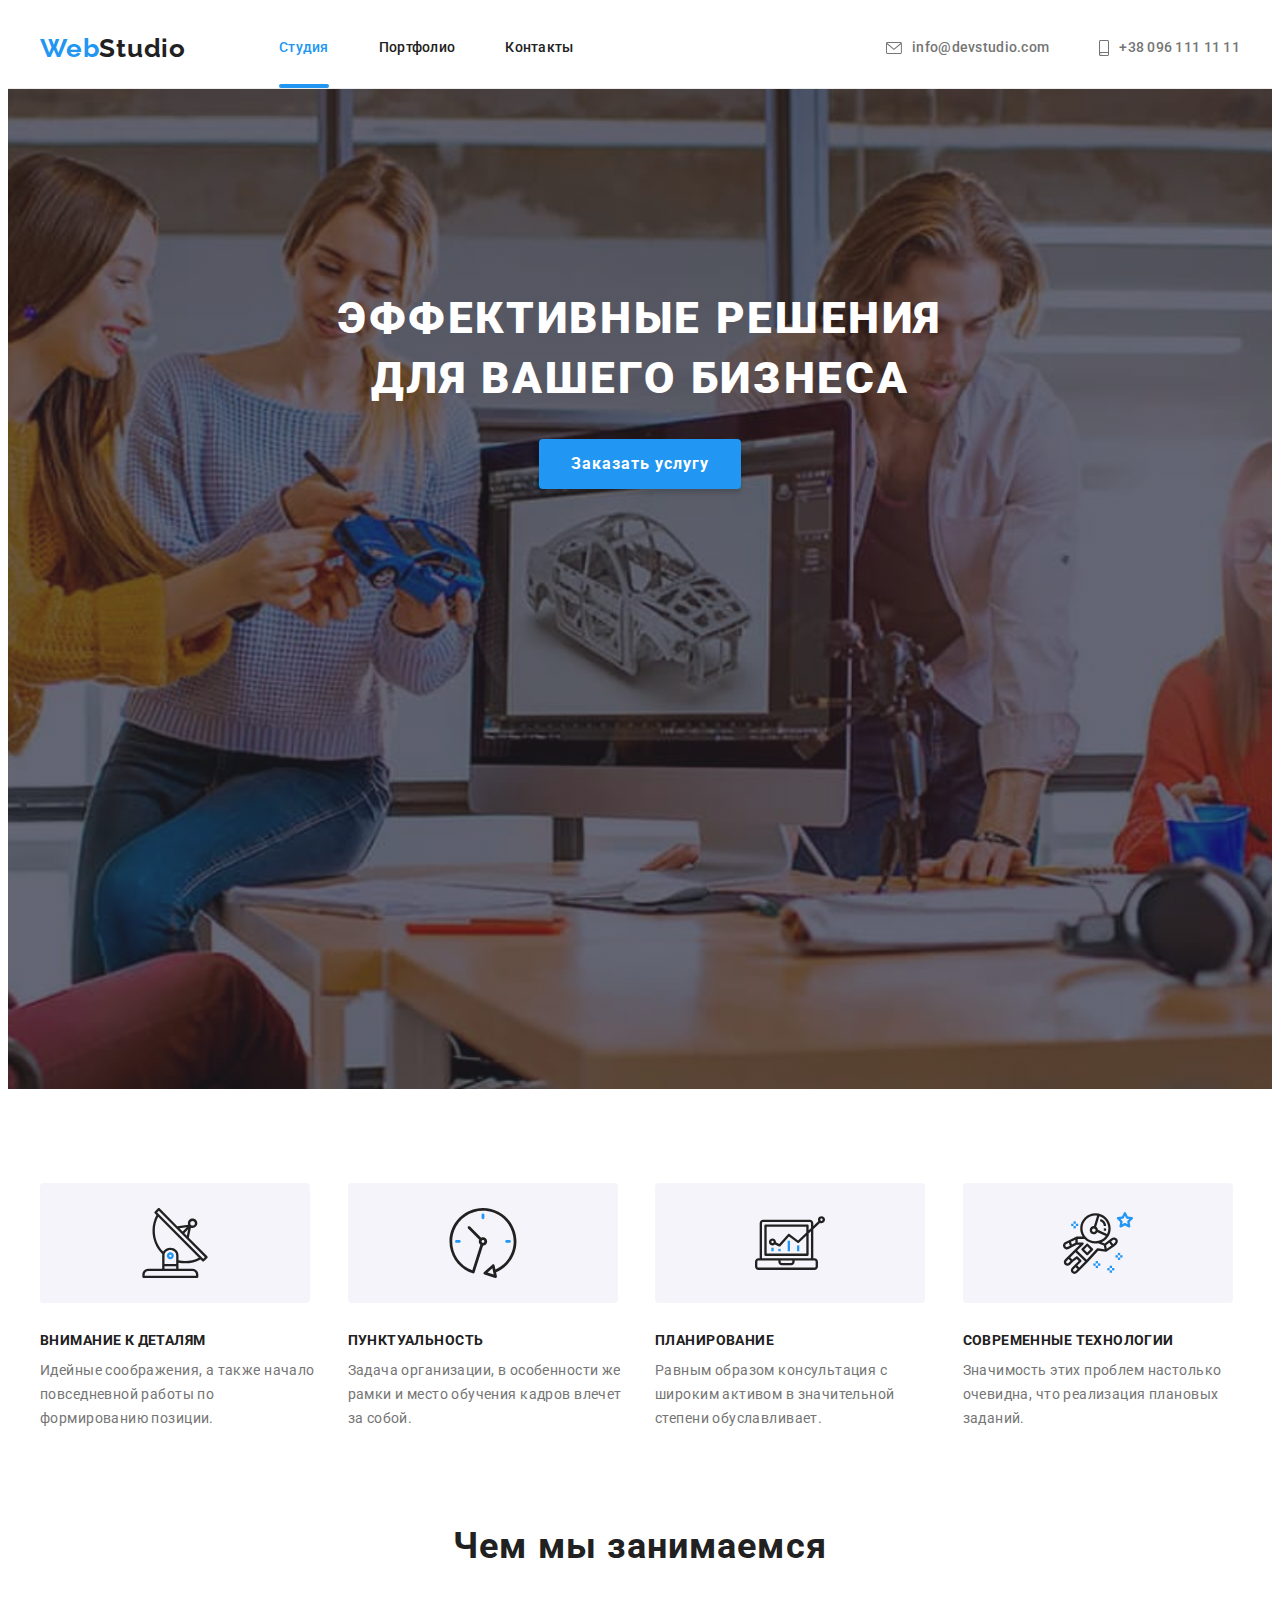
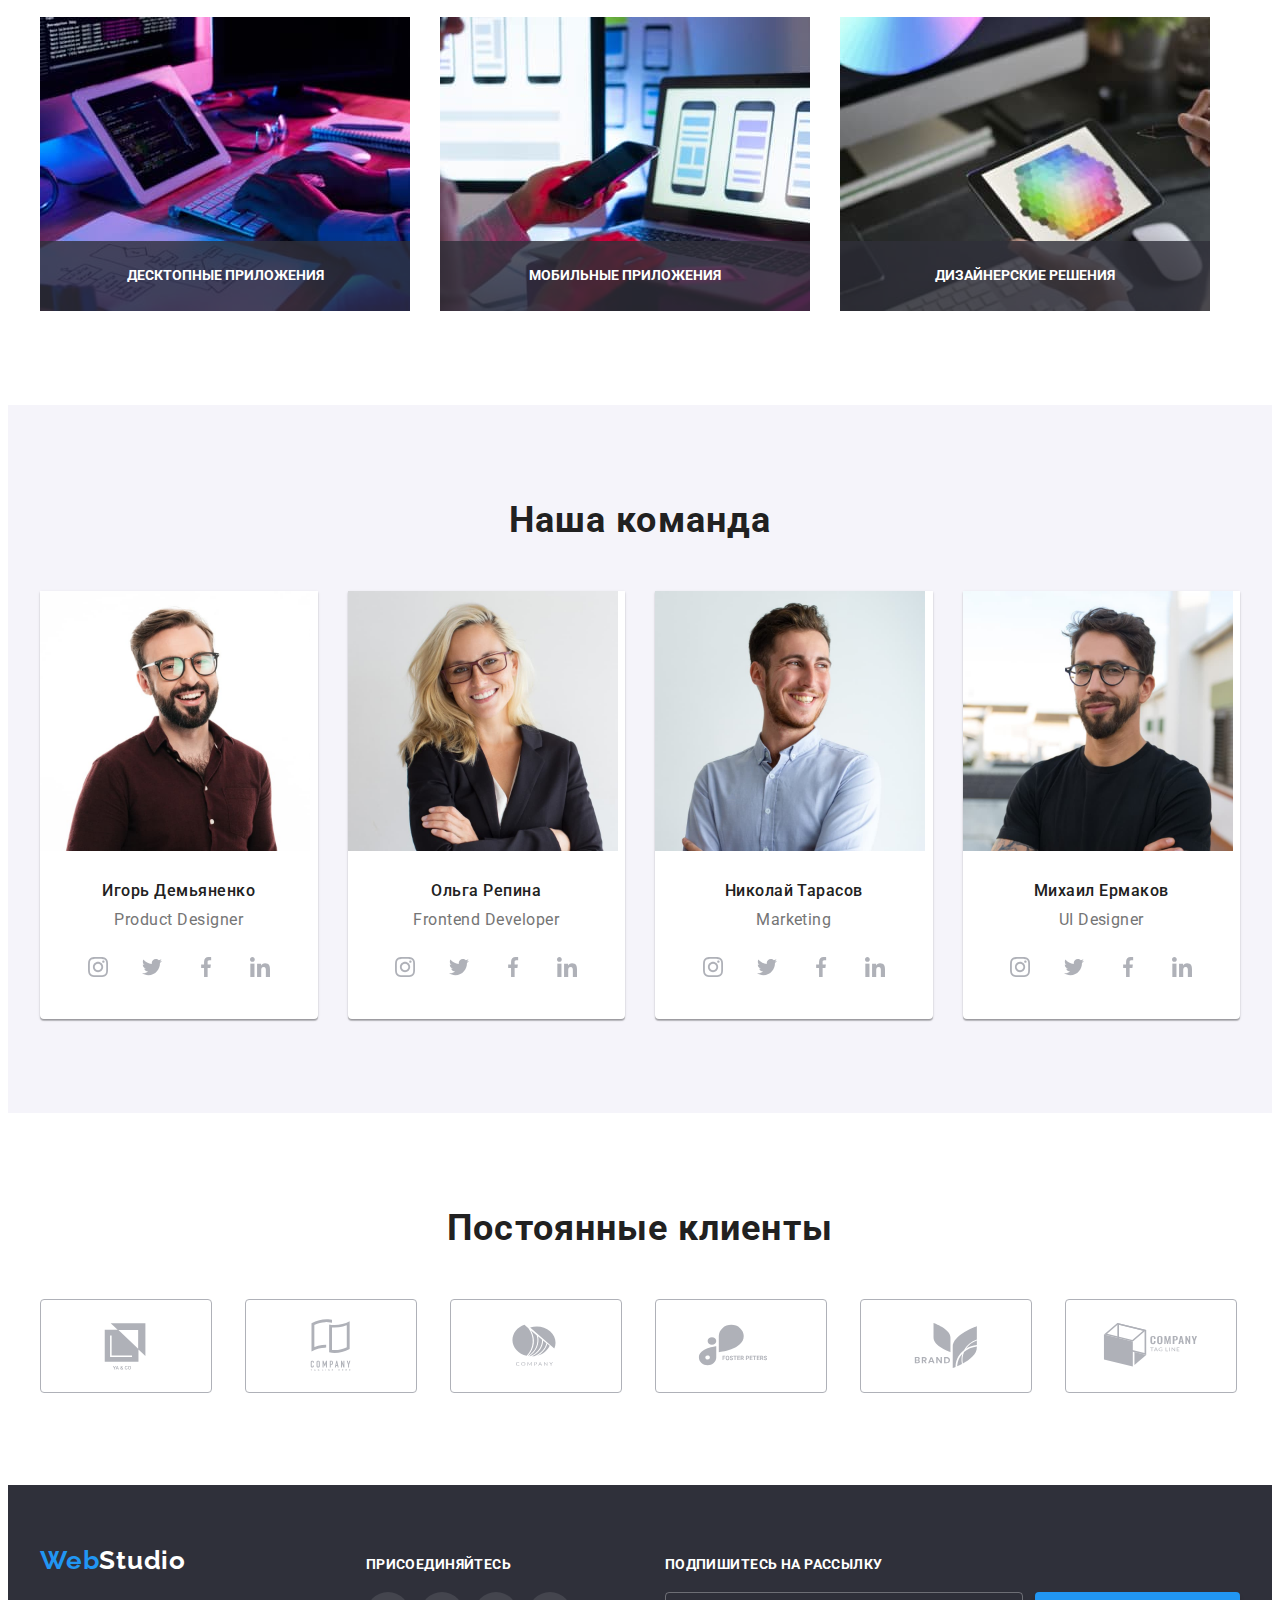
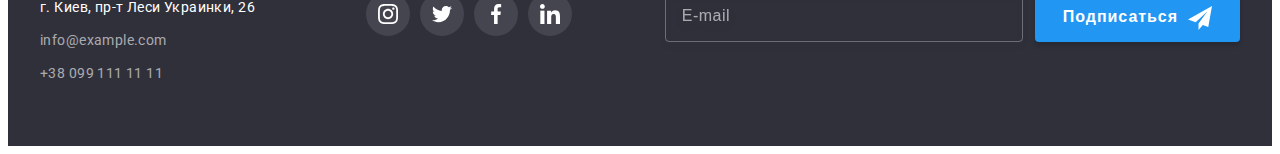
==== commit 44bf29d8: "Добавляет стили на инпуты" ====
--- a/index.html
+++ b/index.html
@@ -480,15 +480,17 @@
         <div class="footer-form">
         <form class="subscribe-form">
           <p class="subscribe-title">Подпишитесь на рассылку</p>
-          <input type="email">
-          <button class="subscribe-btn">
-            Подписаться
-          <svg class="subscribe-icon" width="18" height="18">
+          <div class="subscribe-field">
+          <input type="email" 
+                name="subscribe_input"
+                class="subscribe_input"
+                placeholder="E-mail">
+          <button type="submit" class="subscribe-btn">Подписаться<svg class="subscribe-icon" width="24" height="24">
             <use href="./images/symbol-defs.svg#icon-send"></use>
           </svg>
-        </button>
+           </button>
+          </div>
         </form>
-      </div>
       </div>
     </footer>
     <div class="backdrop is-hidden" data-modal>
@@ -505,9 +507,9 @@
             <div class="input-wrap">
               <input
                 type="text"
-                placeholder=" "
                 name="user-name"
                 class="modal-input"
+                placeholder=" "
                 required
                 id="user-name"
                 maxlength="50"
@@ -522,9 +524,9 @@
             <div class="input-wrap">
               <input
                 type="tel"
-                placeholder=" "
                 name="user-tel"
                 class="modal-input"
+                placeholder=" "
                 required
                 id="user-tel"
                 maxlength="50"
@@ -539,9 +541,9 @@
             <div class="input-wrap">
               <input
                 type="email"
-                placeholder=" "
                 name="user-email"
                 class="modal-input"
+                placeholder=" "
                 required
                 id="user-email"
                 maxlength="50"
@@ -551,7 +553,7 @@
               </svg>
             </div>
           </div>
-          <div class="modal-field">
+          <div class="modal-comment">
             <label class="input-text" for="user-comment">Комментарий</label>
             <textarea
               class="comment-text"
@@ -560,18 +562,17 @@
               placeholder="Введите текст"
             ></textarea>
           </div>
-          <div class="modal-field">
+          <div class="modal-checkbox">
+            <label for="">
             <input
               type="checkbox"
               class="check-input"
               name="check-input"
               id="modal-check"
             />
-            <label for="modal-check"
-              >Соглашаюсь с рассылкой и принимаю<a href="">Условия договора</a></span></label
-            >
+            </label>
           </div>
-          <button type="submit">Отправить</button>
+          <button class="modal-btn" type="submit">Отправить</button>
         </form>
       </div>
     </div>
--- a/css/styles.css
+++ b/css/styles.css
@@ -289,8 +289,10 @@
   fill: var(--accent-text-color);
 }
 
+/* --------------Modal-form----------------------- */
+
 .modal-title {
-  margin-bottom: 30px;
+  margin-bottom: 12px;
 
   font-weight: 700;
   font-size: 20px;
@@ -325,6 +327,7 @@
   left: 15px;
   top: 50%;
   transform: translateY(-50%);
+  transition: fill var(--timing-function);
 }
 
 .modal-input {
@@ -337,14 +340,22 @@
   box-sizing: border-box;
   border-radius: 4px;
   background-color: transparent;
-}
-
-.comment-text::placeholder {
-  font-size: 12px;
-  line-height: 1.14;
-  letter-spacing: 0.01em;
-
-  color: rgba(117, 117, 117, 0.5);
+  transition: border-color var(--timing-function);
+}
+
+.modal-field:focus-within .input-icon,
+.modal-input:not(:placeholder-shown) + .input-icon {
+  fill: var(--accent-text-color);
+}
+
+.modal-input:focus-within,
+.modal-input:not(:placeholder-shown) {
+  border-color: var(--accent-text-color);
+  outline: none;
+}
+
+.modal-comment {
+  margin-bottom: 20px;
 }
 
 .comment-text {
@@ -361,15 +372,69 @@
   color: var(--first-main-color);
 }
 
+.comment-text::placeholder {
+  font-size: 12px;
+  line-height: 1.14;
+  letter-spacing: 0.01em;
+
+  color: rgba(117, 117, 117, 0.5);
+}
+
+.modal-field:focus-within .comment-text,
+.comment-text:not(:placeholder-shown){
+  border-color: var(--accent-text-color);
+  outline: none;
+}
+
 /*Checkbox
 -----------------------*/
+
+.modal-checkbox {
+  display: block;
+  margin-bottom: 30px;
+}
+
 .check-input {
-  position: absolute;
+  /* position: absolute;
 
   -webkit-appearance: none;
   -moz-appearance: none;
-  appearance: none;
-}
+  appearance: none; */
+}
+
+
+.modal-btn {
+  display: block;
+
+  margin: 0 auto;
+  padding-top: 10px;
+  padding-right: 55px;
+  padding-bottom: 10px;
+  padding-left: 56px;
+
+  min-width: 200px;
+height: 50px;
+
+font-weight: 700;
+font-size: 16px;
+line-height: 1.88;
+letter-spacing: 0.06em;
+
+cursor: pointer;
+border: none;
+
+background: var(--accent-text-color);
+box-shadow: 0px 4px 4px rgba(0, 0, 0, 0.15);
+border-radius: 4px;
+color: var(--first-bg-coor);
+transition: background-color var(--timing-function);
+}
+
+.modal-btn:hover,
+.modal-btn:focus {
+background-color: #188CE8;
+}
+
 
 /* -----------------------Hero----------------------- */
 .hero {
@@ -422,12 +487,13 @@
   letter-spacing: 0.06em;
   color: #ffffff;
   cursor: pointer;
-  background: var(--accent-text-color);
+  background-color: var(--accent-text-color);
+  transition: background-color var(--timing-function) ;
 }
 
 .hero-btn:hover,
 .hero-btn:focus {
-  background: var(--accent-text-color);
+  background-color: #188CE8;
 }
 
 /* ----------------------Features---------------------- */
@@ -657,6 +723,9 @@
   background: var(--second-bg-coor);
 }
 
+.footer-box {
+  flex-grow: 1;
+}
 .footer-logo {
   display: block;
   margin-bottom: 20px;
@@ -767,42 +836,78 @@
   color: var(--first-bg-coor);
 }
 
+.subscribe-field {
+  display: flex;
+}
+
+.subscribe_input {
+  min-width: 358px;
+  height: 50px;
+  padding-top: 15px;
+  padding-bottom: 15px;
+  padding-left: 16px;
+
+  border: 1px solid rgba(255, 255, 255, 0.3);
+  box-sizing: border-box;
+  filter: drop-shadow(0px 4px 4px rgba(0, 0, 0, 0.15));
+  border-radius: 4px;
+  background-color: transparent;
+  color: rgba(255, 255, 255, 0.6);
+}
+
+.subscribe_input::placeholder {
+  font-size: 16px;
+  line-height: 1.25;
+  letter-spacing: 0.03em;
+  color: rgba(255, 255, 255, 0.6);
+}
+
 .subscribe-btn {
-  display: block;
-
-  position: relative;
-
-  margin: 0;
-
-  width: 200px;
+  display: inline-block;
+
+  margin-left: 12px;
+
+  min-width: 200px;
   height: 50px;
 
-  padding-left: 29px;
-  padding-top: 10px;
-  padding-bottom: 10px;
-  text-align: center;
+  padding-left: 28px;
+  padding-top: 9px;
+  padding-bottom: 9px;
+  padding-right: 28px;
 
   font-weight: 700;
   font-size: 16px;
   line-height: 1.88;
   letter-spacing: 0.06em;
 
+  cursor: pointer;
+
+  border: none;
   color: var(--first-bg-coor);
-  background: var(--accent-text-color);
+  background-color: var(--accent-text-color);
   box-shadow: 0px 4px 4px rgba(0, 0, 0, 0.15);
   border-radius: 4px;
-
-  cursor: pointer;
+  transition: background-color var(--timing-function);
 }
 
 .subscribe-icon {
-  /* position: absolute; */
+  display: inline-block;
+
   margin-left: 10px;
 
-  right: 28px;
-  top: 50%;
-  transform: translateY(-50%);
-}
+  fill: var(--first-bg-coor);
+  vertical-align: middle;
+}
+
+.subscribe-btn:hover,
+.subscribe-btn:focus {
+  background: #188ce8;
+}
+
+.subscribe_input:focus-within {
+  outline: none;
+}
+
 /* -----------------Portfolio-button------------------ */
 .btn-list {
   display: flex;
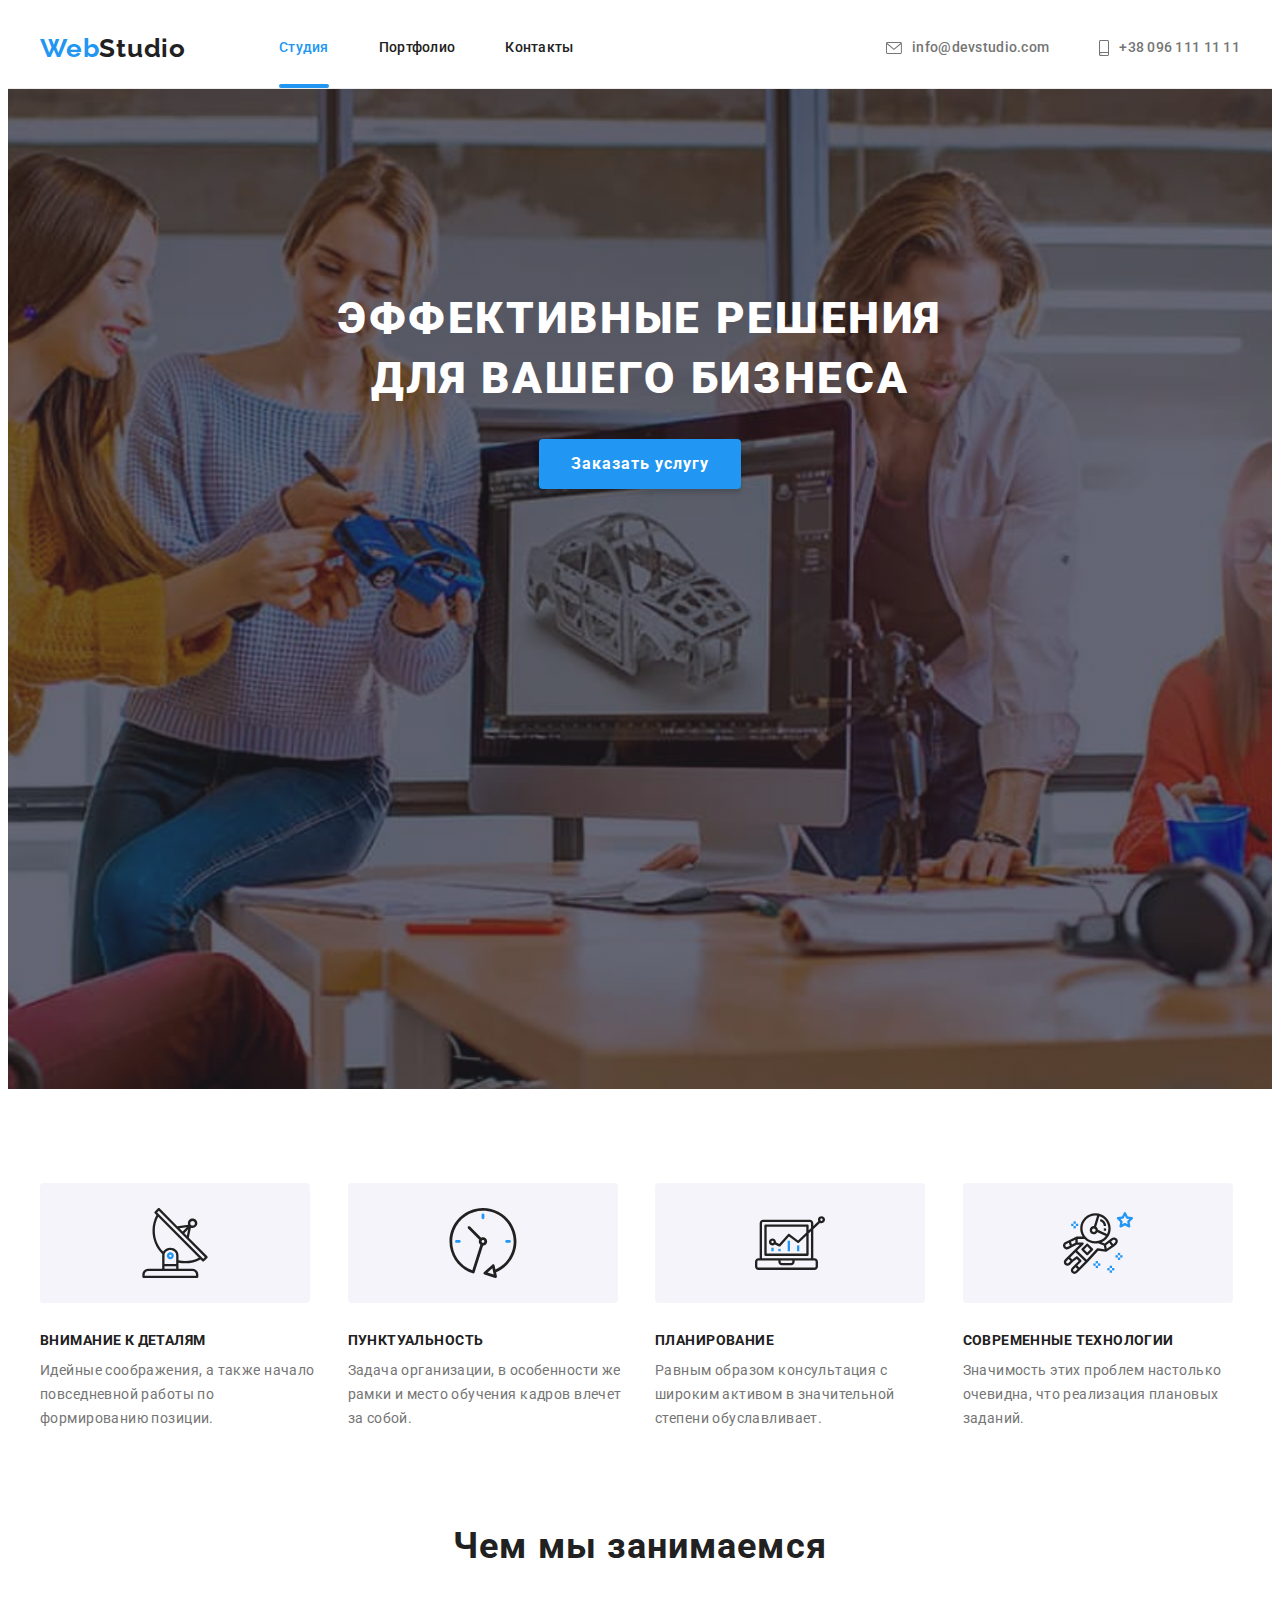
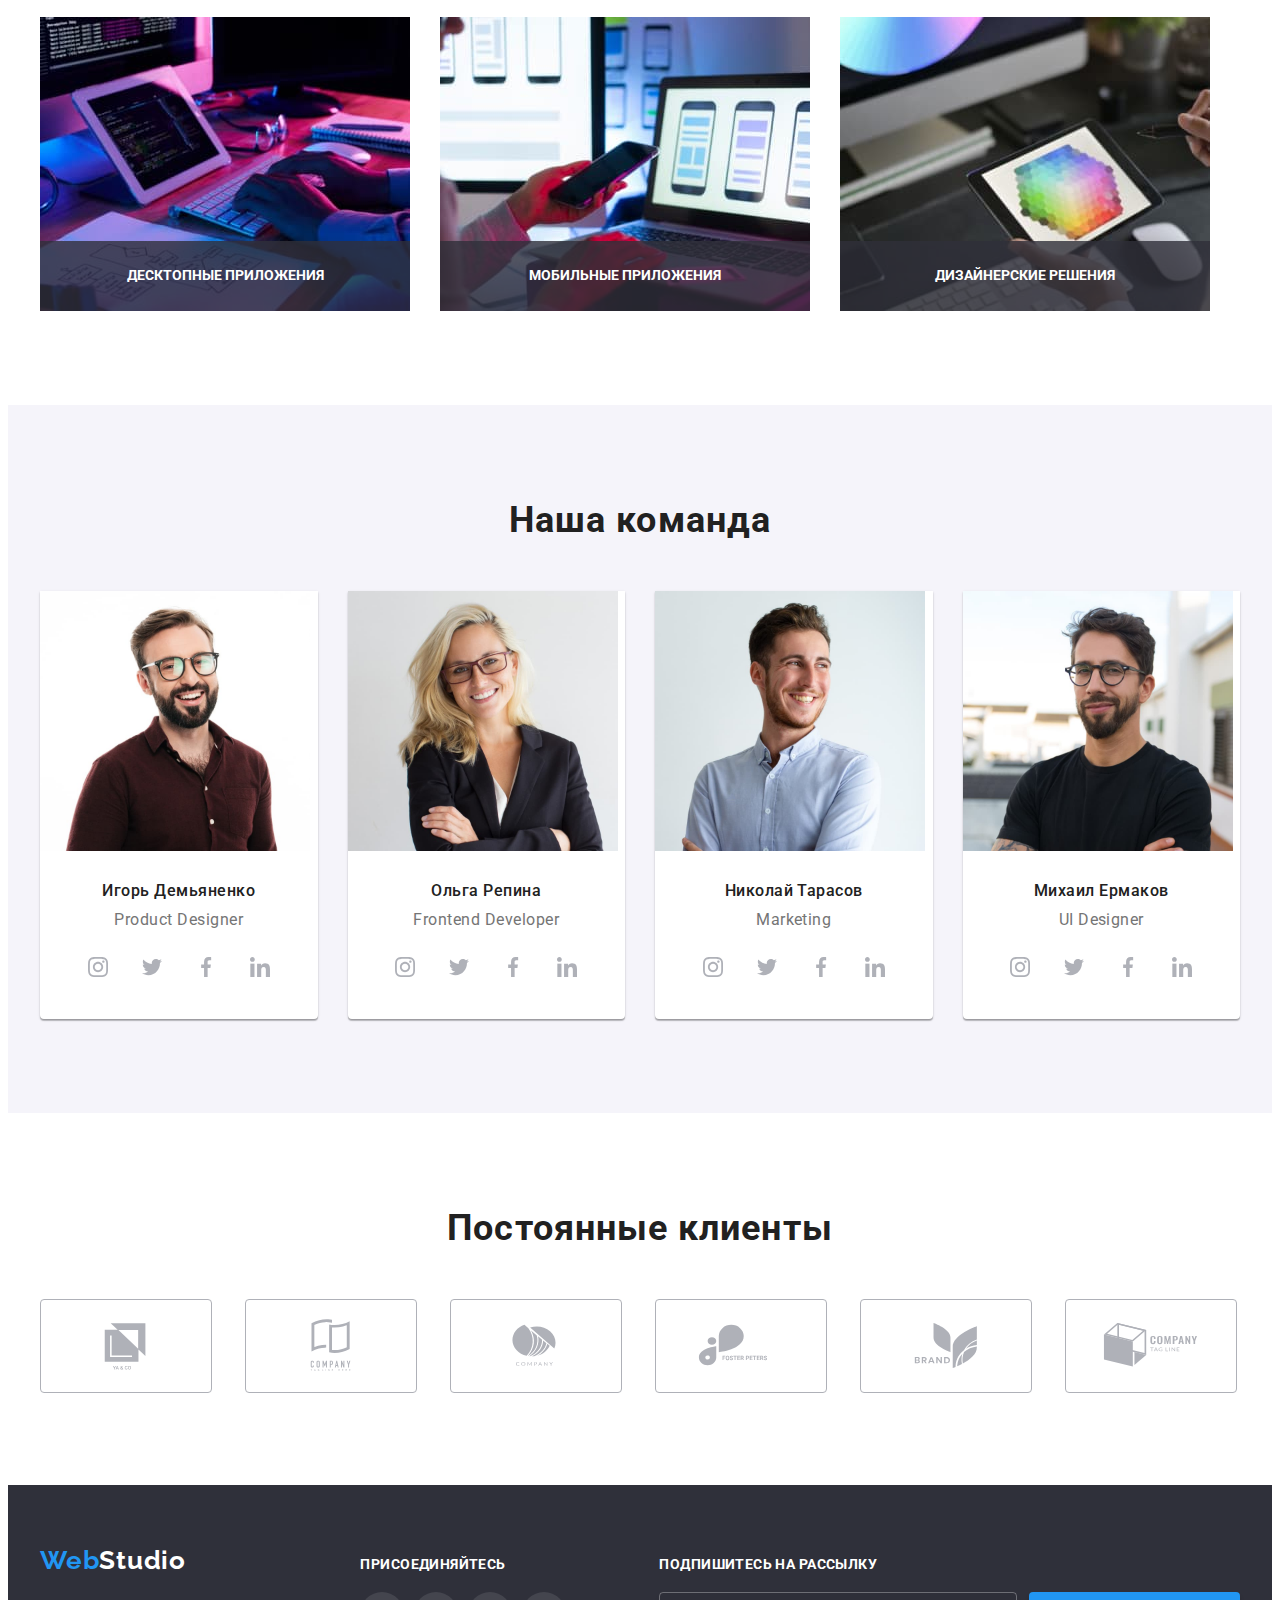
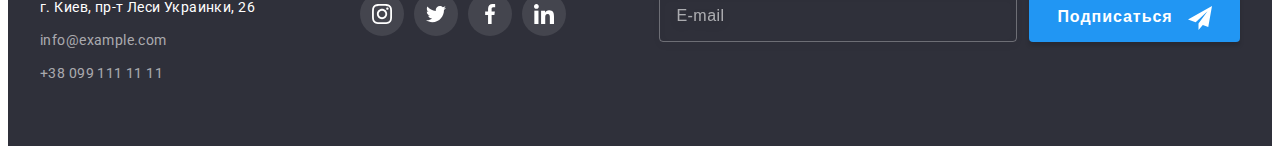
==== commit cfdf0bcc: "Заканчивает дз6" ====
--- a/index.html
+++ b/index.html
@@ -478,19 +478,24 @@
           </ul>
         </div>
         <div class="footer-form">
-        <form class="subscribe-form">
-          <p class="subscribe-title">Подпишитесь на рассылку</p>
-          <div class="subscribe-field">
-          <input type="email" 
+          <form class="subscribe-form">
+            <p class="subscribe-title">Подпишитесь на рассылку</p>
+            <div class="subscribe-field">
+              <input
+                type="email"
                 name="subscribe_input"
                 class="subscribe_input"
-                placeholder="E-mail">
-          <button type="submit" class="subscribe-btn">Подписаться<svg class="subscribe-icon" width="24" height="24">
-            <use href="./images/symbol-defs.svg#icon-send"></use>
-          </svg>
-           </button>
-          </div>
-        </form>
+                placeholder="E-mail"
+              />
+              <button type="submit" class="subscribe-btn">
+                Подписаться
+                <svg class="subscribe-icon" width="24" height="24">
+                  <use href="./images/symbol-defs.svg#icon-send"></use>
+                </svg>
+              </button>
+            </div>
+          </form>
+        </div>
       </div>
     </footer>
     <div class="backdrop is-hidden" data-modal>
@@ -562,16 +567,22 @@
               placeholder="Введите текст"
             ></textarea>
           </div>
-          <div class="modal-checkbox">
-            <label for="">
+
+          <label class="check-label" for="check-modal">
             <input
               type="checkbox"
               class="check-input"
-              name="check-input"
-              id="modal-check"
+              id="check-modal"
+              name="conditions-check"
             />
-            </label>
-          </div>
+            <span class="check-box"></span>
+            <span class="check-text"
+              >Соглашаюсь с рассылкой и принимаю
+              <span>
+                <a class="conditions-link" href="">Условия договора</a></span
+              ></span
+            >
+          </label>
           <button class="modal-btn" type="submit">Отправить</button>
         </form>
       </div>
--- a/css/styles.css
+++ b/css/styles.css
@@ -341,6 +341,12 @@
   border-radius: 4px;
   background-color: transparent;
   transition: border-color var(--timing-function);
+
+  font-size: 12px;
+  line-height: 1.17;
+  letter-spacing: 0.01em;
+
+  color: #757575;
 }
 
 .modal-field:focus-within .input-icon,
@@ -370,6 +376,12 @@
   border-radius: 4px;
   background-color: transparent;
   color: var(--first-main-color);
+
+  font-size: 12px;
+  line-height: 1.17;
+  letter-spacing: 0.01em;
+
+  color: #757575;
 }
 
 .comment-text::placeholder {
@@ -380,8 +392,8 @@
   color: rgba(117, 117, 117, 0.5);
 }
 
-.modal-field:focus-within .comment-text,
-.comment-text:not(:placeholder-shown){
+.modal-comment:focus-within .comment-text,
+.comment-text:not(:placeholder-shown) {
   border-color: var(--accent-text-color);
   outline: none;
 }
@@ -389,19 +401,57 @@
 /*Checkbox
 -----------------------*/
 
-.modal-checkbox {
-  display: block;
+.check-label {
+  display: flex;
+  align-items: center;
+  justify-content: center;
   margin-bottom: 30px;
 }
 
 .check-input {
-  /* position: absolute;
+  position: absolute;
 
   -webkit-appearance: none;
   -moz-appearance: none;
-  appearance: none; */
-}
-
+  appearance: none;
+}
+
+.check-box {
+  display: inline-block;
+  content: "";
+  width: 16px;
+  height: 15px;
+
+  margin-right: 7px;
+
+  background-image: url(../images/check-off.svg);
+}
+
+.check-input:checked + .check-box {
+  background-image: url(../images/check-on.svg);
+}
+
+.check-text {
+  font-size: 14px;
+  line-height: 1.71;
+  letter-spacing: 0.03em;
+  color: var(--second-main-color);
+}
+
+.conditions-link {
+  font-size: 14px;
+  line-height: 1.71;
+  letter-spacing: 0.03em;
+  text-decoration: none;
+  color: var(--accent-text-color);
+  border-bottom: 1px solid;
+  transition: color var(--timing-function);
+}
+
+.conditions-link:hover,
+.conditions-link:focus {
+  color: #188ce8;
+}
 
 .modal-btn {
   display: block;
@@ -413,28 +463,27 @@
   padding-left: 56px;
 
   min-width: 200px;
-height: 50px;
-
-font-weight: 700;
-font-size: 16px;
-line-height: 1.88;
-letter-spacing: 0.06em;
-
-cursor: pointer;
-border: none;
-
-background: var(--accent-text-color);
-box-shadow: 0px 4px 4px rgba(0, 0, 0, 0.15);
-border-radius: 4px;
-color: var(--first-bg-coor);
-transition: background-color var(--timing-function);
+  height: 50px;
+
+  font-weight: 700;
+  font-size: 16px;
+  line-height: 1.88;
+  letter-spacing: 0.06em;
+
+  cursor: pointer;
+  border: none;
+
+  background: var(--accent-text-color);
+  box-shadow: 0px 4px 4px rgba(0, 0, 0, 0.15);
+  border-radius: 4px;
+  color: var(--first-bg-coor);
+  transition: background-color var(--timing-function);
 }
 
 .modal-btn:hover,
 .modal-btn:focus {
-background-color: #188CE8;
-}
-
+  background-color: #188ce8;
+}
 
 /* -----------------------Hero----------------------- */
 .hero {
@@ -488,12 +537,12 @@
   color: #ffffff;
   cursor: pointer;
   background-color: var(--accent-text-color);
-  transition: background-color var(--timing-function) ;
+  transition: background-color var(--timing-function);
 }
 
 .hero-btn:hover,
 .hero-btn:focus {
-  background-color: #188CE8;
+  background-color: #188ce8;
 }
 
 /* ----------------------Features---------------------- */
@@ -902,10 +951,6 @@
 .subscribe-btn:hover,
 .subscribe-btn:focus {
   background: #188ce8;
-}
-
-.subscribe_input:focus-within {
-  outline: none;
 }
 
 /* -----------------Portfolio-button------------------ */
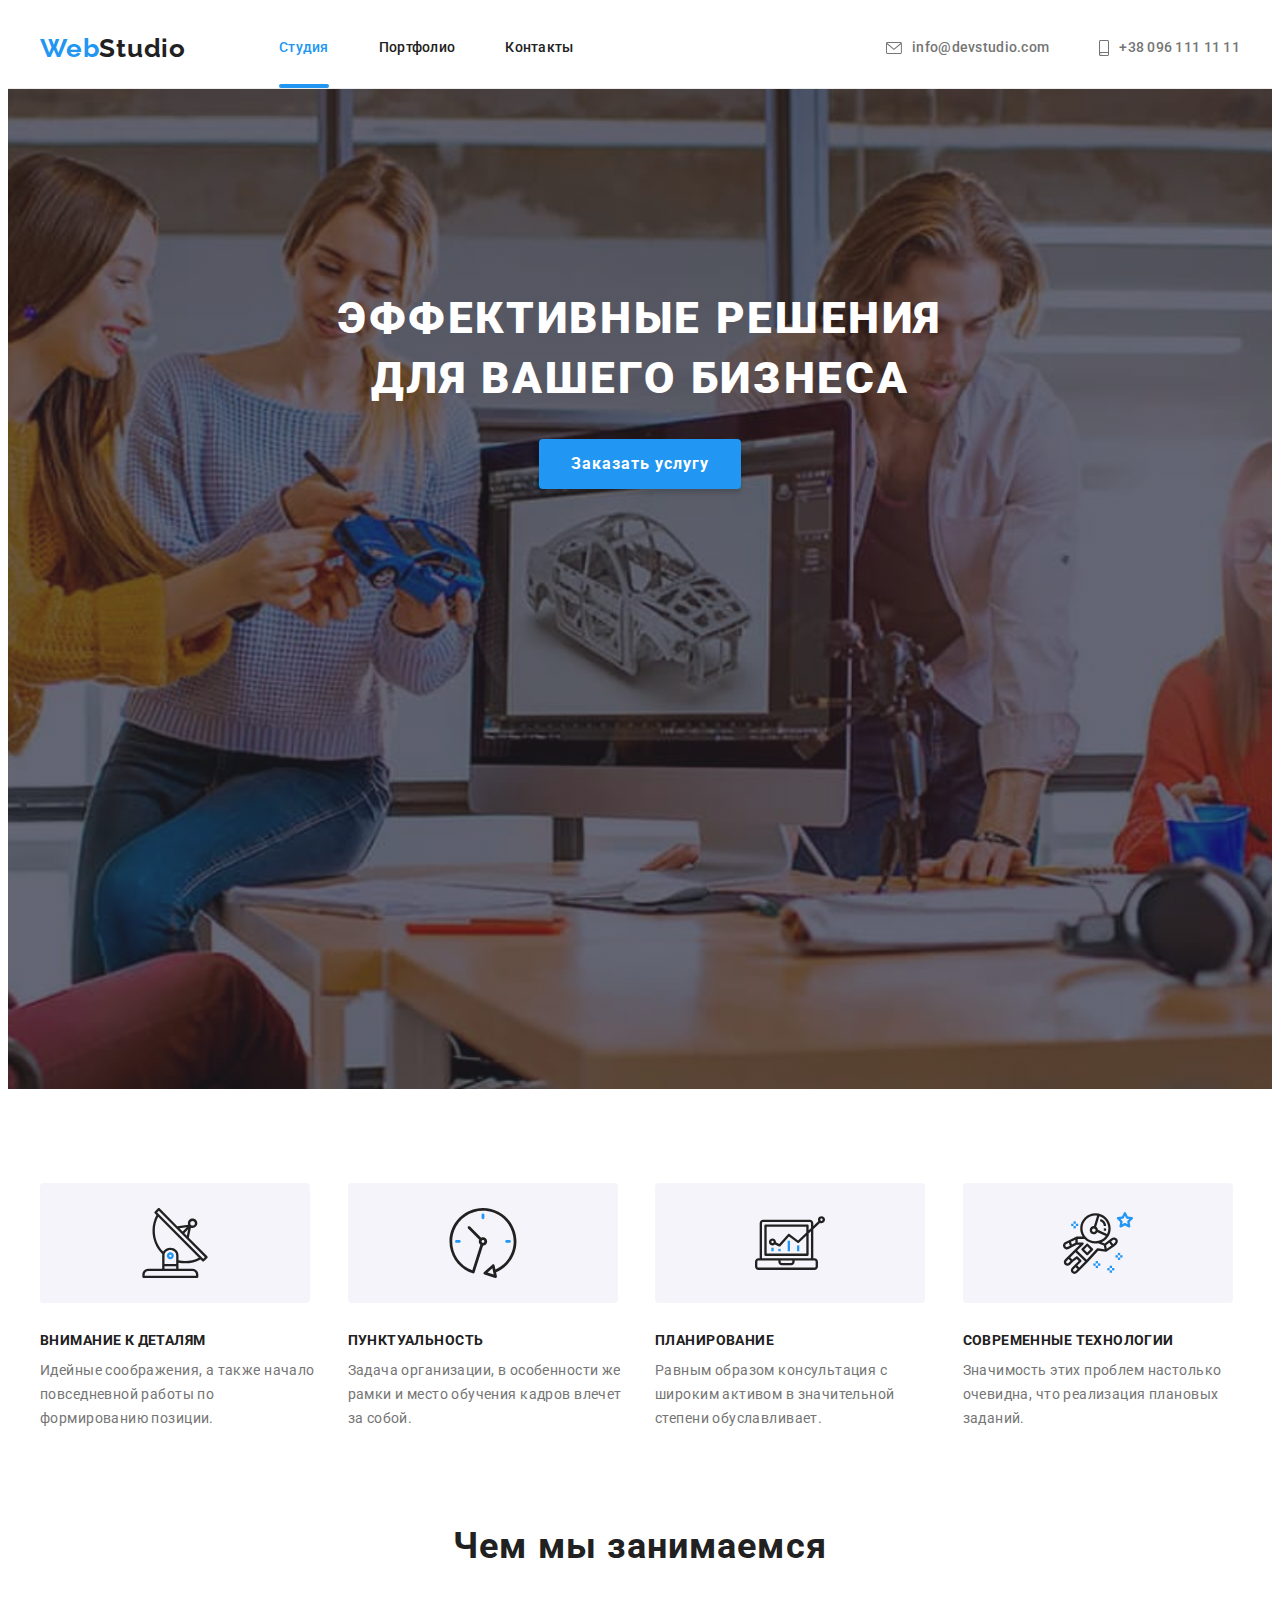
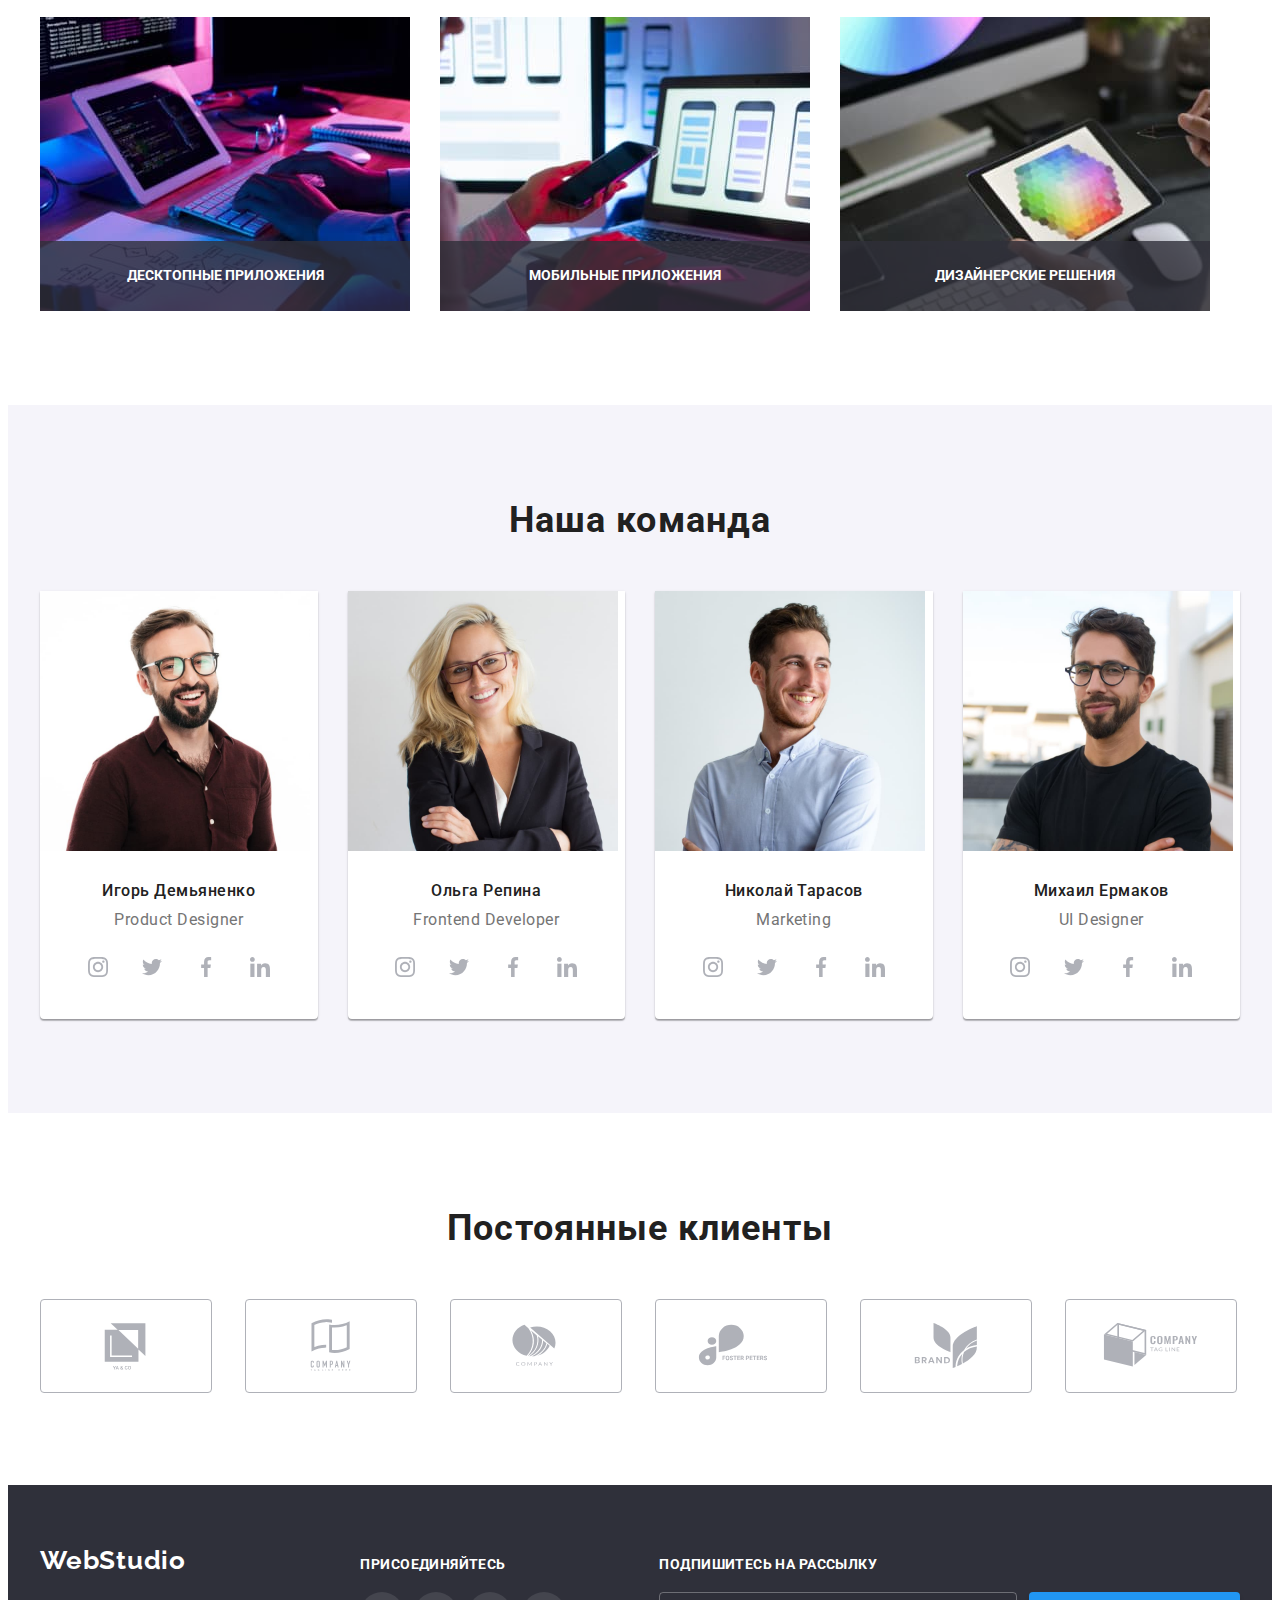
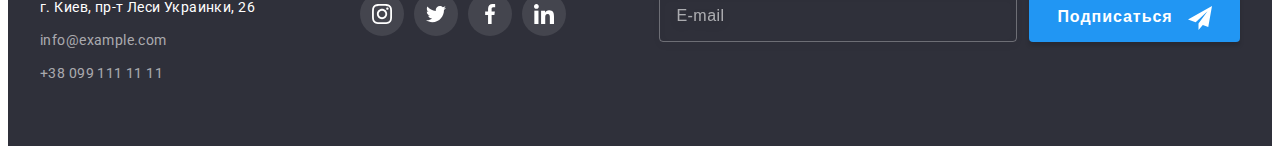
==== commit edc5d94f: "Исправляет дз6" ====
--- a/index.html
+++ b/index.html
@@ -23,33 +23,33 @@
   <body>
     <header class="header">
       <div class="container">
-        <nav class="header-nav">
-          <a class="header-logo link" href="./index.html" lang="en">
-            <span class="logo-text">Web</span>Studio
+        <nav class="navigation">
+          <a class="logo navigation__logo link" href="./index.html" lang="en">
+            <span class="logo__text">Web</span>Studio
           </a>
           <ul class="header-list list">
-            <li class="header-item">
-              <a class="header-link link current" href="./index.html">Студия</a>
-            </li>
-            <li class="header-item">
-              <a class="header-link link" href="./portfolio.html">Портфолио</a>
-            </li>
-            <li class="header-item">
-              <a class="header-link link" href="">Контакты</a>
+            <li class="header-list__item">
+              <a class="header-list__link link current" href="./index.html">Студия</a>
+            </li>
+            <li class="header-list__item">
+              <a class="header-list__link link" href="./portfolio.html">Портфолио</a>
+            </li>
+            <li class="header-list__item">
+              <a class="header-list__link link" href="">Контакты</a>
             </li>
           </ul>
         </nav>
-        <ul class="header-contact list">
-          <li class="contact-item">
-            <a class="header-info link" href="mailto:info@devstudio.com"
-              ><svg class="header-icon" width="16px" height="12px">
+        <ul class="contact-list list">
+          <li class="contact-list__item">
+            <a class="contact-list__link link" href="mailto:info@devstudio.com"
+              ><svg class="contact-list__icon" width="16px" height="12px">
                 <use href="./images/symbol-defs.svg#icon-envelope"></use></svg
               >info@devstudio.com</a
             >
           </li>
-          <li class="contact-item">
-            <a class="header-info link" href="tel:+380961111111"
-              ><svg class="header-icon" width="10px" height="16px">
+          <li class="contact-list__item">
+            <a class="contact-list__link link" href="tel:+380961111111"
+              ><svg class="contact-list__icon" width="10px" height="16px">
                 <use href="./images/symbol-defs.svg#icon-smartphone"></use></svg
               >+38 096 111 11 11</a
             >
@@ -61,12 +61,8 @@
       <!-- Hero -->
       <section class="hero">
         <div class="container">
-          <h1 class="hero-title">
-            Эффективные решения <br />для вашего бизнеса
-          </h1>
-          <button class="hero-btn" type="button" data-modal-open>
-            Заказать услугу
-          </button>
+          <h1 class="hero-title">Эффективные решения <br />для вашего бизнеса</h1>
+          <button class="hero-btn" type="button" data-modal-open>Заказать услугу</button>
         </div>
       </section>
       <!-- Features -->
@@ -82,8 +78,7 @@
               </div>
               <h3 class="features-title">Внимание к деталям</h3>
               <p class="features-text">
-                Идейные соображения, а также начало повседневной работы по
-                формированию позиции.
+                Идейные соображения, а также начало повседневной работы по формированию позиции.
               </p>
             </li>
             <li class="features-item">
@@ -94,8 +89,7 @@
               </div>
               <h3 class="features-title">Пунктуальность</h3>
               <p class="features-text">
-                Задача организации, в особенности же рамки и место обучения
-                кадров влечет за собой.
+                Задача организации, в особенности же рамки и место обучения кадров влечет за собой.
               </p>
             </li>
             <li class="features-item">
@@ -106,8 +100,7 @@
               </div>
               <h3 class="features-title">Планирование</h3>
               <p class="features-text">
-                Равным образом консультация с широким активом в значительной
-                степени обуславливает.
+                Равным образом консультация с широким активом в значительной степени обуславливает.
               </p>
             </li>
             <li class="features-item">
@@ -118,8 +111,7 @@
               </div>
               <h3 class="features-title">Современные технологии</h3>
               <p class="features-text">
-                Значимость этих проблем настолько очевидна, что реализация
-                плановых заданий.
+                Значимость этих проблем настолько очевидна, что реализация плановых заданий.
               </p>
             </li>
           </ul>
@@ -142,23 +134,13 @@
               </div>
             </li>
             <li class="service-item">
-              <img
-                src="./images/box-img-2.jpg"
-                alt="смотрит в телефон"
-                width="370"
-                height="294"
-              />
+              <img src="./images/box-img-2.jpg" alt="смотрит в телефон" width="370" height="294" />
               <div class="service-label">
                 <h3 class="service-text">Мобильные приложения</h3>
               </div>
             </li>
             <li class="service-item">
-              <img
-                src="./images/box-img-3.jpg"
-                alt="смотрит в планшет"
-                width="370"
-                height="294"
-              />
+              <img src="./images/box-img-3.jpg" alt="смотрит в планшет" width="370" height="294" />
               <div class="service-label">
                 <h3 class="service-text">Дизайнерские решения</h3>
               </div>
@@ -172,12 +154,7 @@
           <h2 class="team-title section-title">Наша команда</h2>
           <ul class="team-list list">
             <li class="team-item">
-              <img
-                src="./images/team-card-1.jpg"
-                alt="фото дизайнера"
-                width="270"
-                height="260"
-              />
+              <img src="./images/team-card-1.jpg" alt="фото дизайнера" width="270" height="260" />
               <div class="team-box">
                 <h3 class="team-name">Игорь Демьяненко</h3>
                 <p lang="en" class="team-text">Product Designer</p>
@@ -185,9 +162,7 @@
                   <li class="team-soc-item">
                     <a class="team-soc-link link" href="">
                       <svg class="team-soc-icon" width="20" height="20">
-                        <use
-                          href="./images/symbol-defs.svg#icon-instagram"
-                        ></use>
+                        <use href="./images/symbol-defs.svg#icon-instagram"></use>
                       </svg>
                     </a>
                   </li>
@@ -201,18 +176,14 @@
                   <li class="team-soc-item">
                     <a class="team-soc-link link" href="">
                       <svg class="team-soc-icon" width="20" height="20">
-                        <use
-                          href="./images/symbol-defs.svg#icon-facebook"
-                        ></use>
-                      </svg>
-                    </a>
-                  </li>
-                  <li class="team-soc-item">
-                    <a class="team-soc-link link" href="">
-                      <svg class="team-soc-icon" width="20" height="20">
-                        <use
-                          href="./images/symbol-defs.svg#icon-linkedin"
-                        ></use>
+                        <use href="./images/symbol-defs.svg#icon-facebook"></use>
+                      </svg>
+                    </a>
+                  </li>
+                  <li class="team-soc-item">
+                    <a class="team-soc-link link" href="">
+                      <svg class="team-soc-icon" width="20" height="20">
+                        <use href="./images/symbol-defs.svg#icon-linkedin"></use>
                       </svg>
                     </a>
                   </li>
@@ -233,9 +204,7 @@
                   <li class="team-soc-item">
                     <a class="team-soc-link link" href="">
                       <svg class="team-soc-icon" width="20" height="20">
-                        <use
-                          href="./images/symbol-defs.svg#icon-instagram"
-                        ></use>
+                        <use href="./images/symbol-defs.svg#icon-instagram"></use>
                       </svg>
                     </a>
                   </li>
@@ -249,18 +218,14 @@
                   <li class="team-soc-item">
                     <a class="team-soc-link link" href="">
                       <svg class="team-soc-icon" width="20" height="20">
-                        <use
-                          href="./images/symbol-defs.svg#icon-facebook"
-                        ></use>
-                      </svg>
-                    </a>
-                  </li>
-                  <li class="team-soc-item">
-                    <a class="team-soc-link link" href="">
-                      <svg class="team-soc-icon" width="20" height="20">
-                        <use
-                          href="./images/symbol-defs.svg#icon-linkedin"
-                        ></use>
+                        <use href="./images/symbol-defs.svg#icon-facebook"></use>
+                      </svg>
+                    </a>
+                  </li>
+                  <li class="team-soc-item">
+                    <a class="team-soc-link link" href="">
+                      <svg class="team-soc-icon" width="20" height="20">
+                        <use href="./images/symbol-defs.svg#icon-linkedin"></use>
                       </svg>
                     </a>
                   </li>
@@ -268,12 +233,7 @@
               </div>
             </li>
             <li class="team-item">
-              <img
-                src="./images/team-card-3.jpg"
-                alt="фото маркетолога"
-                width="270"
-                height="260"
-              />
+              <img src="./images/team-card-3.jpg" alt="фото маркетолога" width="270" height="260" />
               <div class="team-box">
                 <h3 class="team-name">Николай Тарасов</h3>
                 <p lang="en" class="team-text">Marketing</p>
@@ -281,9 +241,7 @@
                   <li class="team-soc-item">
                     <a class="team-soc-link link" href="">
                       <svg class="team-soc-icon" width="20" height="20">
-                        <use
-                          href="./images/symbol-defs.svg#icon-instagram"
-                        ></use>
+                        <use href="./images/symbol-defs.svg#icon-instagram"></use>
                       </svg>
                     </a>
                   </li>
@@ -297,18 +255,14 @@
                   <li class="team-soc-item">
                     <a class="team-soc-link link" href="">
                       <svg class="team-soc-icon" width="20" height="20">
-                        <use
-                          href="./images/symbol-defs.svg#icon-facebook"
-                        ></use>
-                      </svg>
-                    </a>
-                  </li>
-                  <li class="team-soc-item">
-                    <a class="team-soc-link link" href="">
-                      <svg class="team-soc-icon" width="20" height="20">
-                        <use
-                          href="./images/symbol-defs.svg#icon-linkedin"
-                        ></use>
+                        <use href="./images/symbol-defs.svg#icon-facebook"></use>
+                      </svg>
+                    </a>
+                  </li>
+                  <li class="team-soc-item">
+                    <a class="team-soc-link link" href="">
+                      <svg class="team-soc-icon" width="20" height="20">
+                        <use href="./images/symbol-defs.svg#icon-linkedin"></use>
                       </svg>
                     </a>
                   </li>
@@ -329,9 +283,7 @@
                   <li class="team-soc-item">
                     <a class="team-soc-link link" href="">
                       <svg class="team-soc-icon" width="20" height="20">
-                        <use
-                          href="./images/symbol-defs.svg#icon-instagram"
-                        ></use>
+                        <use href="./images/symbol-defs.svg#icon-instagram"></use>
                       </svg>
                     </a>
                   </li>
@@ -345,18 +297,14 @@
                   <li class="team-soc-item">
                     <a class="team-soc-link link" href="">
                       <svg class="team-soc-icon" width="20" height="20">
-                        <use
-                          href="./images/symbol-defs.svg#icon-facebook"
-                        ></use>
-                      </svg>
-                    </a>
-                  </li>
-                  <li class="team-soc-item">
-                    <a class="team-soc-link link" href="">
-                      <svg class="team-soc-icon" width="20" height="20">
-                        <use
-                          href="./images/symbol-defs.svg#icon-linkedin"
-                        ></use>
+                        <use href="./images/symbol-defs.svg#icon-facebook"></use>
+                      </svg>
+                    </a>
+                  </li>
+                  <li class="team-soc-item">
+                    <a class="team-soc-link link" href="">
+                      <svg class="team-soc-icon" width="20" height="20">
+                        <use href="./images/symbol-defs.svg#icon-linkedin"></use>
                       </svg>
                     </a>
                   </li>
@@ -428,16 +376,12 @@
                 </a>
               </li>
               <li class="footer-item">
-                <a
-                  class="footer-contact contact-text link"
-                  href="mailto:info@example.com"
+                <a class="footer-contact contact-text link" href="mailto:info@example.com"
                   >info@example.com</a
                 >
               </li>
               <li class="footer-item">
-                <a
-                  class="footer-contact contact-text link"
-                  href="tel:+380991111111"
+                <a class="footer-contact contact-text link" href="tel:+380991111111"
                   >+38 099 111 11 11</a
                 >
               </li>
@@ -569,18 +513,14 @@
           </div>
 
           <label class="check-label" for="check-modal">
-            <input
-              type="checkbox"
-              class="check-input"
-              id="check-modal"
-              name="conditions-check"
-            />
-            <span class="check-box"></span>
+            <input type="checkbox" class="check-input" id="check-modal" name="conditions-check" />
+            <span class="check-box"
+              ><svg class="check-off" width="16" height="15">
+                <use href="./images/symbol-defs.svg#check-off"></use></svg
+            ></span>
             <span class="check-text"
               >Соглашаюсь с рассылкой и принимаю
-              <span>
-                <a class="conditions-link" href="">Условия договора</a></span
-              ></span
+              <span> <a class="conditions-link" href="">Условия договора</a></span></span
             >
           </label>
           <button class="modal-btn" type="submit">Отправить</button>
--- a/css/styles.css
+++ b/css/styles.css
@@ -28,7 +28,7 @@
   padding: 0;
 }
 body {
-  font-family: "Roboto", sans-serif;
+  font-family: 'Roboto', sans-serif;
   color: var(--first-main-color);
   font-size: 14px;
   background-color: var(--first-bg-coor);
@@ -102,12 +102,7 @@
   margin-left: 93px;
 }
 
-.header-contact {
-  display: flex;
-  margin-left: auto;
-}
-
-.header-nav {
+.navigation {
   display: flex;
   align-items: center;
 }
@@ -117,19 +112,15 @@
   align-items: center;
 }
 
-.header-item:not(:last-child) {
+.header-list__item:not(:last-child) {
   margin-right: 50px;
 }
 
-.contact-item:not(:last-child) {
-  margin-right: 50px;
-}
-
-.header-logo {
+.navigation__logo {
   padding-top: 24px;
   padding-bottom: 24px;
 
-  font-family: "Raleway";
+  font-family: 'Raleway';
   font-style: normal;
   font-weight: 700;
   font-size: 26px;
@@ -138,11 +129,11 @@
   color: var(--first-main-color);
 }
 
-.logo-text {
+.logo__text {
   color: var(--accent-text-color);
 }
 
-.header-link {
+.header-list__link {
   display: inline-block;
   padding-top: 32px;
   padding-bottom: 32px;
@@ -158,13 +149,13 @@
   transition: color var(--timing-function);
 }
 
-.header-link:hover,
-.header-link:focus {
+.header-list__link:hover,
+.header-list__link:focus {
   color: var(--accent-text-color);
 }
 
-.header-link.current::after {
-  content: "";
+.header-list__link.current::after {
+  content: '';
 
   position: absolute;
   left: 0;
@@ -183,7 +174,12 @@
   color: var(--accent-text-color);
 }
 
-.header-info {
+.contact-list {
+  display: flex;
+  margin-left: auto;
+}
+
+.contact-list__link {
   display: inline-flex;
   align-items: center;
   justify-content: center;
@@ -200,13 +196,17 @@
   transition: color var(--timing-function);
 }
 
-.header-icon {
+.contact-list__item:not(:last-child) {
+  margin-right: 50px;
+}
+
+.contact-list__icon {
   fill: currentColor;
   margin-right: 10px;
 }
 
-.header-info:hover,
-.header-info:focus {
+.contact-list__link:hover,
+.contact-list__link:focus {
   color: var(--accent-text-color);
 }
 
@@ -418,17 +418,27 @@
 
 .check-box {
   display: inline-block;
-  content: "";
+  content: '';
   width: 16px;
   height: 15px;
 
   margin-right: 7px;
 
-  background-image: url(../images/check-off.svg);
+  fill: var(--first-main-color);
+  transition: fill var(--accent-text-color);
+}
+
+.check-off {
+  display: block;
 }
 
 .check-input:checked + .check-box {
   background-image: url(../images/check-on.svg);
+  fill: transparent;
+}
+
+.check-input:focus + .check-box {
+  fill: var(--accent-text-color);
 }
 
 .check-text {
@@ -491,11 +501,7 @@
   min-height: 600px;
   margin-left: auto;
   margin-right: auto;
-  background-image: linear-gradient(
-      to right,
-      rgba(47, 48, 58, 0.4),
-      rgba(47, 48, 58, 0.4)
-    ),
+  background-image: linear-gradient(to right, rgba(47, 48, 58, 0.4), rgba(47, 48, 58, 0.4)),
     url(../images/header-img.jpg);
   background-size: cover;
   background-repeat: no-repeat;
@@ -702,8 +708,7 @@
   align-items: center;
   color: #afb1b8;
 
-  transition: color var(--timing-function),
-    background-color var(--timing-function);
+  transition: color var(--timing-function), background-color var(--timing-function);
 }
 
 .team-soc-icon {
@@ -779,7 +784,7 @@
   display: block;
   margin-bottom: 20px;
 
-  font-family: "Raleway";
+  font-family: 'Raleway';
   font-style: normal;
   font-weight: 700;
   font-size: 26px;
@@ -980,8 +985,8 @@
   cursor: pointer;
   color: var(--portfolio-btn-color);
 
-  transition: color var(--timing-function),
-    background-color var(--timing-function), box-shadow var(--timing-function);
+  transition: color var(--timing-function), background-color var(--timing-function),
+    box-shadow var(--timing-function);
 }
 
 .btn-primary:hover,
